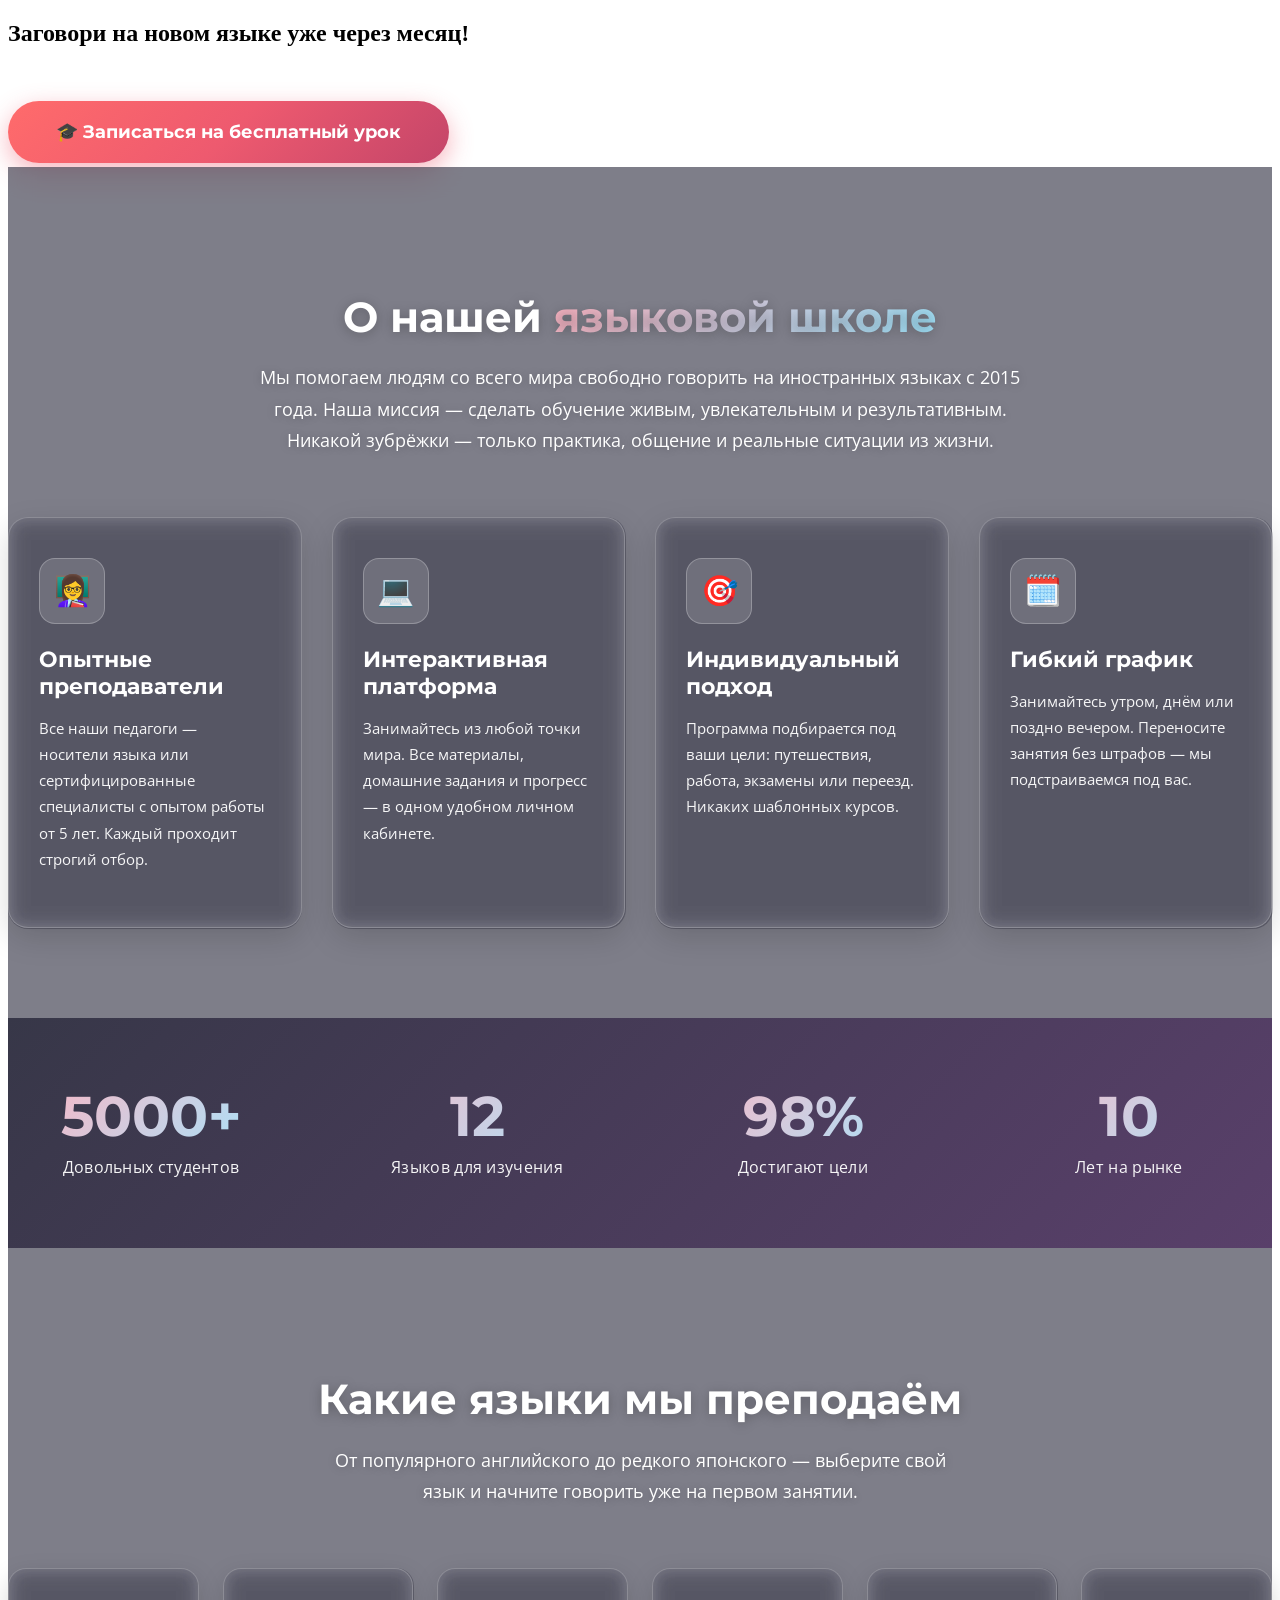
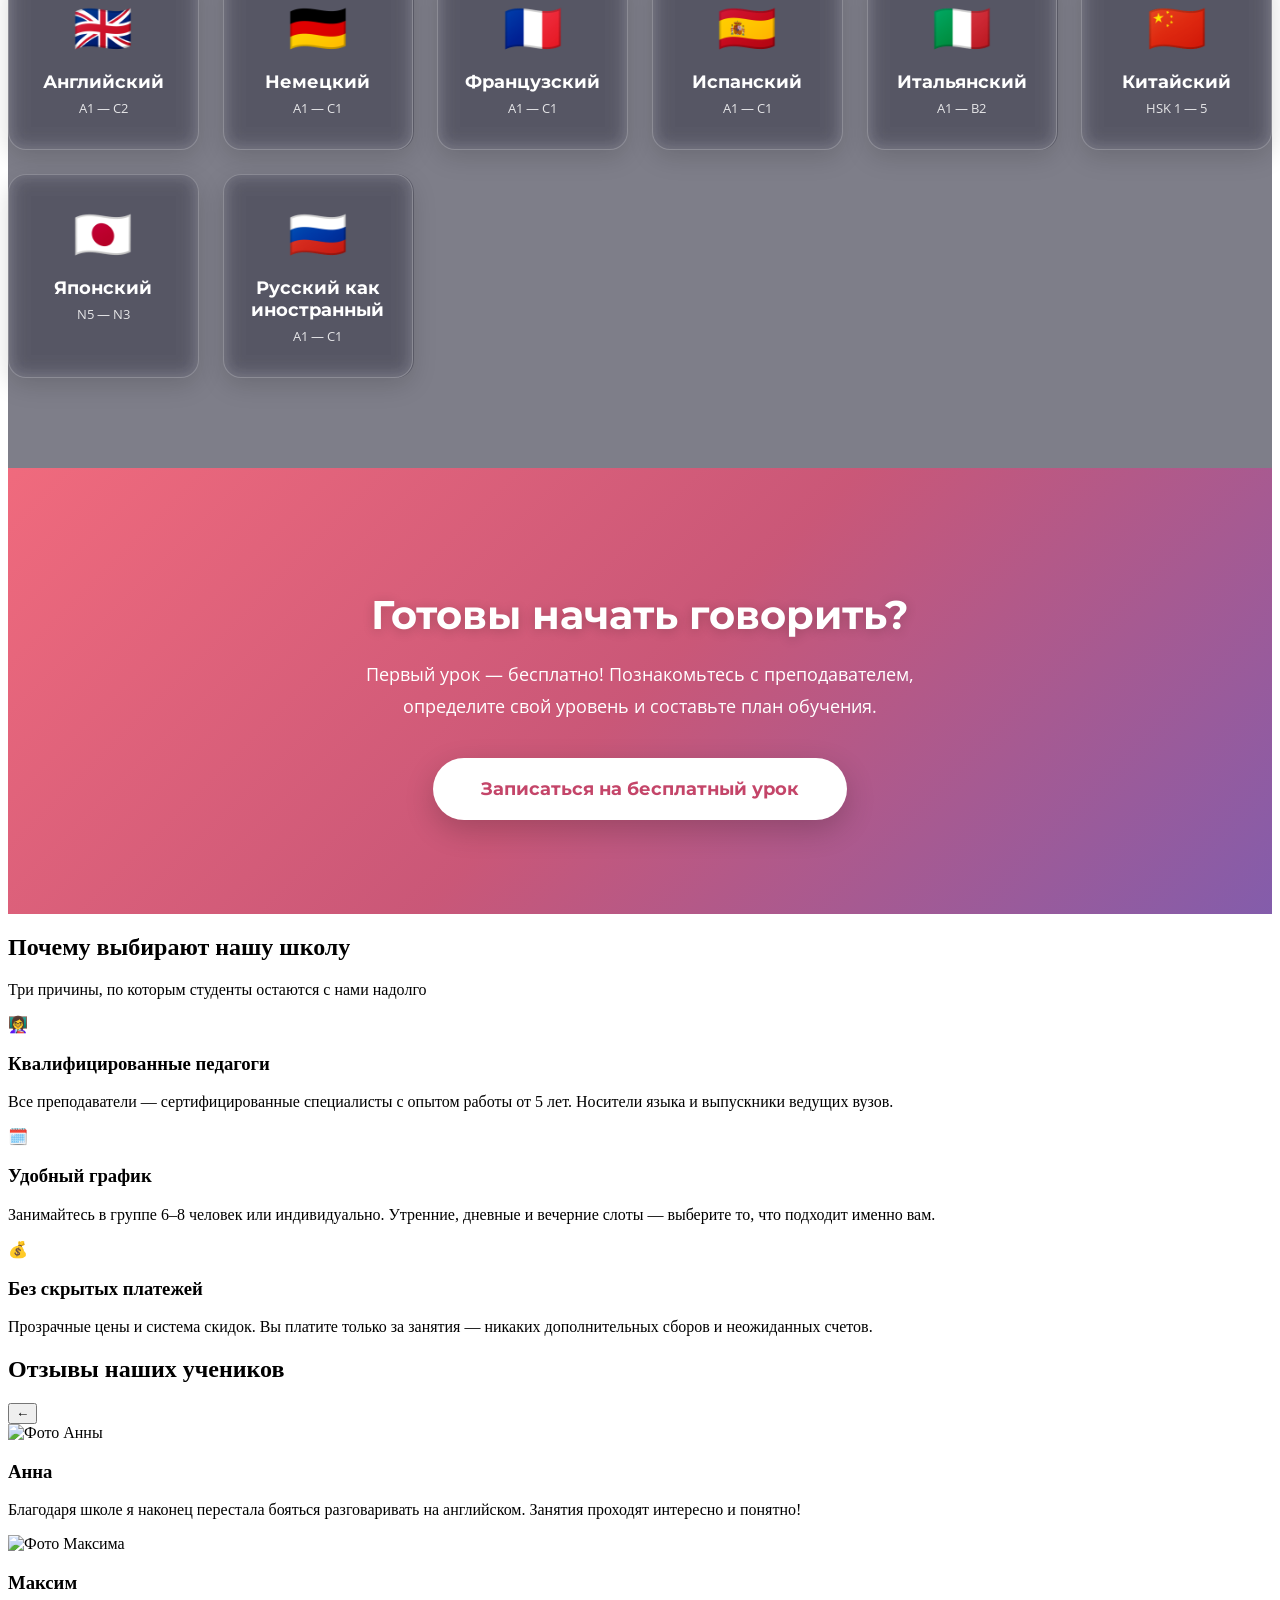
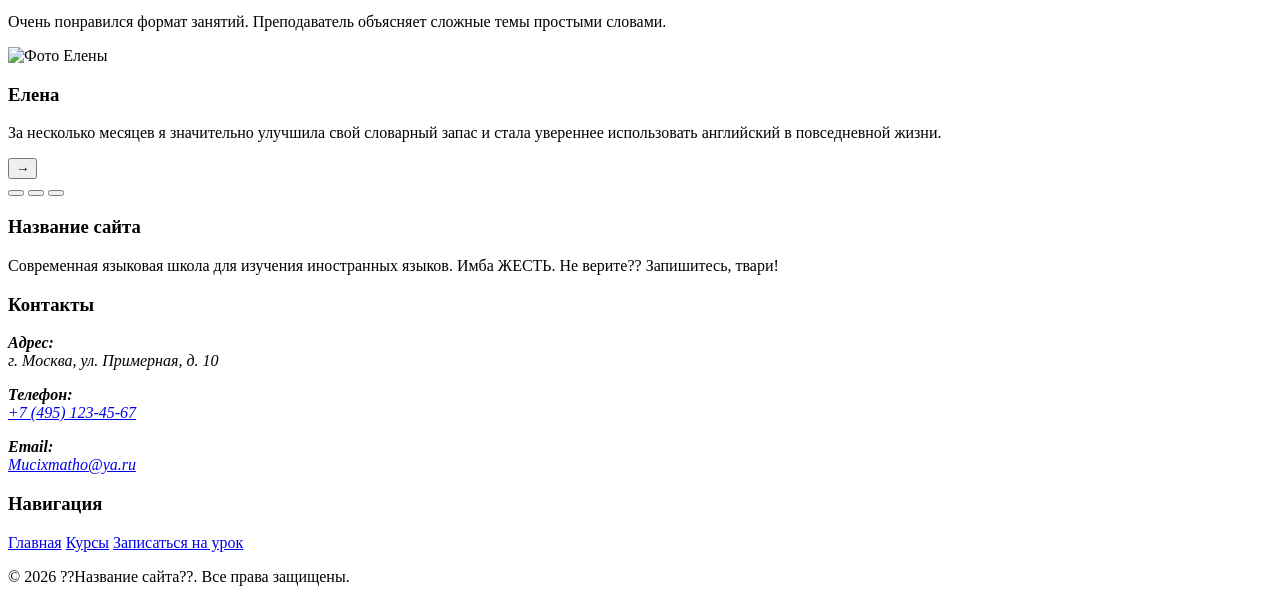
==== index.html @ 0538def3 "feat: добавлена секция преимуществ компании (3 блока)" ====
<!DOCTYPE html>
<html lang="ru">
<head>
    <meta charset="UTF-8">
    <meta name="viewport" content="width=device-width, initial-scale=1.0">
    <title>Языковая школа — Заговори на новом языке</title>
    <meta name="description" content="Современная языковая школа. Индивидуальные занятия с лучшими преподавателями. Английский, немецкий, французский, испанский, китайский.">

    <!-- 1. Шрифты -->
    <link rel="preconnect" href="https://fonts.googleapis.com">
    <link rel="preconnect" href="https://fonts.gstatic.com" crossorigin>
    <link href="https://fonts.googleapis.com/css2?family=Montserrat:wght@400;500;700&family=Open+Sans:wght@400;500;600&display=swap" rel="stylesheet">

    <!-- 2. Сброс стилей -->
    <link rel="stylesheet" href="css/reset.css">

    <!-- 3. Переменные -->
    <link rel="stylesheet" href="css/variables.css">

    <!-- 4. Общие стили -->
    <link rel="stylesheet" href="css/main.css">

    <!-- 4.1. Градиентный фон -->
    <link rel="stylesheet" href="css/gradient.css">

    <!-- 5. Стили компонентов -->
    <link rel="stylesheet" href="css/components/hero.css">

    <!-- 5.1. Стили компонента "Преимущества" -->
    <link rel="stylesheet" href="css/components/advantages.css">
    
    <!-- 6. Стили для новых секций -->
        <!-- 6. Стили для новых секций -->
    <style>
        /* ====== Кнопка "Записаться" ====== */
        .btn {
            display: inline-block;
            padding: 16px 36px;
            border-radius: 50px;
            font-family: 'Montserrat', sans-serif;
            font-weight: 700;
            font-size: 16px;
            text-decoration: none;
            cursor: pointer;
            border: none;
            transition: all 0.3s ease;
            position: relative;
            overflow: hidden;
        }

        .btn--primary {
            background: linear-gradient(135deg, #ff6b6b 0%, #ee5a6f 50%, #c44569 100%);
            color: #ffffff;
            box-shadow: 0 8px 25px rgba(238, 90, 111, 0.45);
        }

        .btn--primary::before {
            content: '';
            position: absolute;
            top: 0;
            left: -100%;
            width: 100%;
            height: 100%;
            background: linear-gradient(90deg, transparent, rgba(255,255,255,0.3), transparent);
            transition: left 0.6s ease;
        }

        .btn--primary:hover::before {
            left: 100%;
        }

        .btn--primary:hover {
            transform: translateY(-4px) scale(1.03);
            box-shadow: 0 14px 35px rgba(238, 90, 111, 0.6);
            background: linear-gradient(135deg, #ff7b7b 0%, #f06a7f 50%, #d45579 100%);
        }

        .btn--primary:active {
            transform: translateY(-1px) scale(0.99);
            box-shadow: 0 6px 18px rgba(238, 90, 111, 0.5);
        }

        .btn--large {
            padding: 20px 48px;
            font-size: 18px;
        }

        @keyframes pulse {
            0%, 100% { box-shadow: 0 8px 25px rgba(238, 90, 111, 0.45), 0 0 0 0 rgba(238, 90, 111, 0.7); }
            70% { box-shadow: 0 8px 25px rgba(238, 90, 111, 0.45), 0 0 0 18px rgba(238, 90, 111, 0); }
        }

        .btn--pulse {
            animation: pulse 2.5s infinite;
        }

        /* ====== Секция "О школе" ====== */
        .about {
            padding: 90px 0;
            /* Затемнённая подложка для читаемости */
            background: rgba(20, 20, 40, 0.55);
            backdrop-filter: blur(12px);
            -webkit-backdrop-filter: blur(12px);
        }

        .about__header {
            text-align: center;
            max-width: 760px;
            margin: 0 auto 60px;
        }

        .about__title {
            font-family: 'Montserrat', sans-serif;
            font-size: 42px;
            font-weight: 700;
            color: #ffffff;
            margin-bottom: 20px;
            line-height: 1.2;
            text-shadow: 0 2px 12px rgba(0, 0, 0, 0.25);
        }

        .about__title span {
            background: linear-gradient(135deg, #ffb3c1, #a0e7ff);
            -webkit-background-clip: text;
            -webkit-text-fill-color: transparent;
            background-clip: text;
        }

        /* ✅ Белый текст под заголовком */
        .about__lead {
            font-family: 'Open Sans', sans-serif;
            font-size: 18px;
            line-height: 1.75;
            color: #ffffff;
            text-shadow: 0 1px 8px rgba(0, 0, 0, 0.25);
        }

        /* Сетка карточек */
        .about__grid {
            display: grid;
            grid-template-columns: repeat(auto-fit, minmax(280px, 1fr));
            gap: 30px;
            margin-top: 40px;
        }

        .about__card {
            /* Полупрозрачный тёмный фон — белый текст читается идеально */
            background: rgba(255, 255, 255, 0.1);
            backdrop-filter: blur(10px);
            -webkit-backdrop-filter: blur(10px);
            padding: 40px 30px;
            border-radius: 20px;
            border: 1px solid rgba(255, 255, 255, 0.2);
            box-shadow: 0 10px 30px rgba(0, 0, 0, 0.15);
            transition: transform 0.3s ease, box-shadow 0.3s ease, background 0.3s ease;
        }

        .about__card:hover {
            transform: translateY(-8px);
            background: rgba(255, 255, 255, 0.16);
            box-shadow: 0 20px 45px rgba(0, 0, 0, 0.25);
        }

        .about__icon {
            width: 64px;
            height: 64px;
            border-radius: 16px;
            display: flex;
            align-items: center;
            justify-content: center;
            font-size: 30px;
            margin-bottom: 22px;
            background: rgba(255, 255, 255, 0.15);
            border: 1px solid rgba(255, 255, 255, 0.25);
        }

        /* ✅ Белые заголовки карточек */
        .about__card h3 {
            font-family: 'Montserrat', sans-serif;
            font-size: 22px;
            font-weight: 700;
            color: #ffffff;
            margin-bottom: 14px;
        }

        /* ✅ Белый текст описаний */
        .about__card p {
            font-family: 'Open Sans', sans-serif;
            font-size: 15px;
            line-height: 1.75;
            color: #ffffff;
            opacity: 0.95;
        }

        /* ====== Статистика ====== */
        .stats {
            padding: 70px 0;
            background: linear-gradient(135deg, rgba(20, 20, 40, 0.85) 0%, rgba(60, 30, 80, 0.85) 100%);
            backdrop-filter: blur(10px);
            -webkit-backdrop-filter: blur(10px);
            color: #ffffff;
        }

        .stats__grid {
            display: grid;
            grid-template-columns: repeat(auto-fit, minmax(200px, 1fr));
            gap: 40px;
            text-align: center;
        }

        .stats__item {
            position: relative;
        }

        .stats__number {
            font-family: 'Montserrat', sans-serif;
            font-size: 56px;
            font-weight: 700;
            background: linear-gradient(135deg, #ffb3c1, #a0e7ff);
            -webkit-background-clip: text;
            -webkit-text-fill-color: transparent;
            background-clip: text;
            display: block;
            line-height: 1;
            margin-bottom: 12px;
        }

        /* ✅ Белые подписи статистики */
        .stats__label {
            font-family: 'Open Sans', sans-serif;
            font-size: 16px;
            color: #ffffff;
            letter-spacing: 0.3px;
            opacity: 0.95;
        }

        /* ====== Языки ====== */
        .languages {
            padding: 90px 0;
            background: rgba(20, 20, 40, 0.55);
            backdrop-filter: blur(12px);
            -webkit-backdrop-filter: blur(12px);
        }

        .languages__title {
            font-family: 'Montserrat', sans-serif;
            font-size: 42px;
            font-weight: 700;
            color: #ffffff;
            text-align: center;
            margin-bottom: 20px;
            text-shadow: 0 2px 12px rgba(0, 0, 0, 0.25);
        }

        /* ✅ Белый подзаголовок */
        .languages__subtitle {
            font-family: 'Open Sans', sans-serif;
            font-size: 18px;
            color: #ffffff;
            text-align: center;
            max-width: 640px;
            margin: 0 auto 60px;
            line-height: 1.75;
            text-shadow: 0 1px 8px rgba(0, 0, 0, 0.25);
        }

        .languages__grid {
            display: grid;
            grid-template-columns: repeat(auto-fit, minmax(180px, 1fr));
            gap: 24px;
        }

        .language-card {
            background: rgba(255, 255, 255, 0.1);
            backdrop-filter: blur(10px);
            -webkit-backdrop-filter: blur(10px);
            border: 1px solid rgba(255, 255, 255, 0.2);
            border-radius: 18px;
            padding: 32px 20px;
            text-align: center;
            box-shadow: 0 8px 25px rgba(0, 0, 0, 0.15);
            transition: transform 0.3s ease, box-shadow 0.3s ease, background 0.3s ease;
            cursor: pointer;
        }

        .language-card:hover {
            transform: translateY(-6px);
            background: rgba(255, 255, 255, 0.18);
            box-shadow: 0 18px 40px rgba(0, 0, 0, 0.3);
        }

        .language-card__flag {
            font-size: 48px;
            display: block;
            margin-bottom: 14px;
        }

        /* ✅ Белое название языка */
        .language-card__name {
            font-family: 'Montserrat', sans-serif;
            font-size: 18px;
            font-weight: 700;
            color: #ffffff;
            margin-bottom: 6px;
        }

        /* ✅ Белый уровень */
        .language-card__level {
            font-family: 'Open Sans', sans-serif;
            font-size: 13px;
            color: #ffffff;
            opacity: 0.85;
        }

        /* ====== Финальный CTA ====== */
        .cta {
            padding: 90px 0;
            background: linear-gradient(135deg, rgba(238, 90, 111, 0.9) 0%, rgba(196, 69, 105, 0.9) 50%, rgba(118, 75, 162, 0.9) 100%);
            color: #ffffff;
            text-align: center;
        }

        .cta__title {
            font-family: 'Montserrat', sans-serif;
            font-size: 40px;
            font-weight: 700;
            margin-bottom: 20px;
            line-height: 1.2;
            color: #ffffff;
            text-shadow: 0 2px 12px rgba(0, 0, 0, 0.2);
        }

        /* ✅ Чистый белый текст */
        .cta__text {
            font-family: 'Open Sans', sans-serif;
            font-size: 18px;
            max-width: 620px;
            margin: 0 auto 36px;
            line-height: 1.75;
            color: #ffffff;
        }

        .btn--light {
            background: #ffffff;
            color: #c44569;
            box-shadow: 0 10px 30px rgba(0, 0, 0, 0.2);
        }

        .btn--light:hover {
            background: #ffffff;
            color: #c44569;Индивидуальные занятия с лучшими преподавателями. Интерактивная платформа и удобный график. Начни учиться сегодня! 
            transform: translateY(-4px) scale(1.03);
            box-shadow: 0 16px 40px rgba(0, 0, 0, 0.3);
        }

        /* Адаптив */
        @media (max-width: 768px) {
            .about__title,
            .languages__title,
            .cta__title { font-size: 30px; }
            .stats__number { font-size: 42px; }
            .btn--large { padding: 16px 32px; font-size: 16px; }
            .about, .languages, .cta { padding: 60px 0; }
        }

        .footer {
    margin-top: 0;
}

        .hero__subtitle {
            color: #ffffff;
        }
        
    </style>
</head>
<body class="gradient-bg">

    <!-- <header> здесь будет верстать Алексей (задача 3) -->

    <main>
        <!-- ============ Hero Section (Задача 6 — Борисенко) ============ -->
        <section class="hero">
            <div class="container hero__container">
                <div class="hero__content">
                    <h1 class="hero__title">
                        Заговори на новом языке уже через месяц!
                    </h1>
                    <p class="hero__subtitle">
                        Индивидуальные занятия с лучшими преподавателями. 
                        Интерактивная платформа и удобный график. 
                        Начни учиться сегодня!
                    </p>
                    <a href="booking.html" class="btn btn--primary btn--large btn--pulse">
                        🎓 Записаться на бесплатный урок
                    </a>
                </div>
            </div>
        </section>

        <!-- ============ О школе ============ -->
        <section class="about" id="about">
            <div class="container">
                <div class="about__header">
                    <h2 class="about__title">
                        О нашей <span>языковой школе</span>
                    </h2>
                    <p class="about__lead">
                        Мы помогаем людям со всего мира свободно говорить на иностранных языках 
                        с 2015 года. Наша миссия — сделать обучение живым, увлекательным 
                        и результативным. Никакой зубрёжки — только практика, общение и реальные 
                        ситуации из жизни.
                    </p>
                </div>

                <div class="about__grid">
                    <article class="about__card">
                        <div class="about__icon">👩‍🏫</div>
                        <h3>Опытные преподаватели</h3>
                        <p>Все наши педагоги — носители языка или сертифицированные специалисты 
                           с опытом работы от 5 лет. Каждый проходит строгий отбор.</p>
                    </article>

                    <article class="about__card">
                        <div class="about__icon">💻</div>
                        <h3>Интерактивная платформа</h3>
                        <p>Занимайтесь из любой точки мира. Все материалы, домашние задания 
                           и прогресс — в одном удобном личном кабинете.</p>
                    </article>

                    <article class="about__card">
                        <div class="about__icon">🎯</div>
                        <h3>Индивидуальный подход</h3>
                        <p>Программа подбирается под ваши цели: путешествия, работа, 
                           экзамены или переезд. Никаких шаблонных курсов.</p>
                    </article>

                    <article class="about__card">
                        <div class="about__icon">🗓️</div>
                        <h3>Гибкий график</h3>
                        <p>Занимайтесь утром, днём или поздно вечером. Переносите занятия 
                           без штрафов — мы подстраиваемся под вас.</p>
                    </article>
                </div>
            </div>
        </section>

        <!-- ============ Статистика ============ -->
        <section class="stats">
            <div class="container">
                <div class="stats__grid">
                    <div class="stats__item">
                        <span class="stats__number">5000+</span>
                        <span class="stats__label">Довольных студентов</span>
                    </div>
                    <div class="stats__item">
                        <span class="stats__number">12</span>
                        <span class="stats__label">Языков для изучения</span>
                    </div>
                    <div class="stats__item">
                        <span class="stats__number">98%</span>
                        <span class="stats__label">Достигают цели</span>
                    </div>
                    <div class="stats__item">
                        <span class="stats__number">10</span>
                        <span class="stats__label">Лет на рынке</span>
                    </div>
                </div>
            </div>
        </section>

        <!-- ============ Языки ============ -->
        <section class="languages" id="languages">
            <div class="container">
                <h2 class="languages__title">Какие языки мы преподаём</h2>
                <p class="languages__subtitle">
                    От популярного английского до редкого японского — выберите свой язык 
                    и начните говорить уже на первом занятии.
                </p>

                <div class="languages__grid">
                    <div class="language-card">
                        <span class="language-card__flag">🇬🇧</span>
                        <div class="language-card__name">Английский</div>
                        <div class="language-card__level">A1 — C2</div>
                    </div>
                    <div class="language-card">
                        <span class="language-card__flag">🇩🇪</span>
                        <div class="language-card__name">Немецкий</div>
                        <div class="language-card__level">A1 — C1</div>
                    </div>
                    <div class="language-card">
                        <span class="language-card__flag">🇫🇷</span>
                        <div class="language-card__name">Французский</div>
                        <div class="language-card__level">A1 — C1</div>
                    </div>
                    <div class="language-card">
                        <span class="language-card__flag">🇪🇸</span>
                        <div class="language-card__name">Испанский</div>
                        <div class="language-card__level">A1 — C1</div>
                    </div>
                    <div class="language-card">
                        <span class="language-card__flag">🇮🇹</span>
                        <div class="language-card__name">Итальянский</div>
                        <div class="language-card__level">A1 — B2</div>
                    </div>
                    <div class="language-card">
                        <span class="language-card__flag">🇨🇳</span>
                        <div class="language-card__name">Китайский</div>
                        <div class="language-card__level">HSK 1 — 5</div>
                    </div>
                    <div class="language-card">
                        <span class="language-card__flag">🇯🇵</span>
                        <div class="language-card__name">Японский</div>
                        <div class="language-card__level">N5 — N3</div>
                    </div>
                    <div class="language-card">
                        <span class="language-card__flag">🇷🇺</span>
                        <div class="language-card__name">Русский как иностранный</div>
                        <div class="language-card__level">A1 — C1</div>
                    </div>
                </div>
            </div>
        </section>

        <!-- ============ Финальный CTA ============ -->
        <section class="cta">
            <div class="container">
                <h2 class="cta__title">Готовы начать говорить?</h2>
                <p class="cta__text">
                    Первый урок — бесплатно! Познакомьтесь с преподавателем, 
                    определите свой уровень и составьте план обучения.
                </p>
                <a href="booking.html" class="btn btn--light btn--large">
                    Записаться на бесплатный урок
                </a>
            </div>
        </section>

         <!-- ============ Преимущества компании (Задача 7 — Выдрина) ============ -->
        <section class="advantages" id="advantages">
            <div class="container">
                <div class="advantages__header">
                    <h2 class="advantages__title">
                        Почему выбирают <span>нашу школу</span>
                    </h2>
                    <p class="advantages__subtitle">
                        Три причины, по которым студенты остаются с нами надолго
                    </p>
                </div>

                <div class="advantages__grid">
                    <article class="advantage-card">
                        <div class="advantage-card__icon" aria-hidden="true">👩‍🏫</div>
                        <h3 class="advantage-card__title">Квалифицированные педагоги</h3>
                        <p class="advantage-card__text">
                            Все преподаватели — сертифицированные специалисты 
                            с опытом работы от 5 лет. Носители языка и выпускники 
                            ведущих вузов.
                        </p>
                    </article>
        
                    <article class="advantage-card">
                        <div class="advantage-card__icon" aria-hidden="true">🗓️</div>
                        <h3 class="advantage-card__title">Удобный график</h3>
                        <p class="advantage-card__text">
                            Занимайтесь в группе 6–8 человек или индивидуально. 
                            Утренние, дневные и вечерние слоты — выберите 
                            то, что подходит именно вам.
                        </p>
                    </article>

                    <article class="advantage-card">
                        <div class="advantage-card__icon" aria-hidden="true">💰</div>
                        <h3 class="advantage-card__title">Без скрытых платежей</h3>
                        <p class="advantage-card__text">
                              Прозрачные цены и система скидок. Вы платите только 
                            за занятия — никаких дополнительных сборов 
                            и неожиданных счетов.
                        </p>
                    </article>
                </div>
            </div>
        </section>
        <!-- Здесь будет слайдер отзывов от Руслана (задача 8) -->
        <section class="reviews" id="reviews">
    <div class="container">
        <h2 class="reviews__title">Отзывы наших учеников</h2>

        <div class="reviews__slider">
            <button class="reviews__button reviews__button--prev" type="button" aria-label="Предыдущий отзыв">
                ←
            </button>

            <div class="reviews__track">

                <article class="review-card">
                    <img
                        class="review-card__photo"
                        src="img/анна.jpg"
                        alt="Фото Анны"
                    >

                    <div class="review-card__content">
                        <h3 class="review-card__name">Анна</h3>
                        <p class="review-card__text">
                            Благодаря школе я наконец перестала бояться
                            разговаривать на английском. Занятия проходят
                            интересно и понятно!
                        </p>
                    </div>
                </article>

                <article class="review-card">
                    <img
                        class="review-card__photo"
                        src="img/максим.jpg"
                        alt="Фото Максима"
                    >

                    <div class="review-card__content">
                        <h3 class="review-card__name">Максим</h3>
                        <p class="review-card__text">
                            Очень понравился формат занятий. Преподаватель
                            объясняет сложные темы простыми словами.
                        </p>
                    </div>
                </article>

                <article class="review-card">
                    <img
                        class="review-card__photo"
                        src="img/елена.jpg"
                        alt="Фото Елены"
                    >

                    <div class="review-card__content">
                        <h3 class="review-card__name">Елена</h3>
                        <p class="review-card__text">
                            За несколько месяцев я значительно улучшила
                            свой словарный запас и стала увереннее использовать
                            английский в повседневной жизни.
                        </p>
                    </div>
                </article>

            </div>

            <button class="reviews__button reviews__button--next" type="button" aria-label="Следующий отзыв">
                →
            </button>
        </div>

        <div class="reviews__dots">
            <button class="reviews__dot reviews__dot--active" type="button" aria-label="Отзыв 1"></button>
            <button class="reviews__dot" type="button" aria-label="Отзыв 2"></button>
            <button class="reviews__dot" type="button" aria-label="Отзыв 3"></button>
        </div>
    </div>
</section>
<script src="js/slider.js"></script>
    </main>

    <!-- Footer (Задача 9 — Золотухин) -->
    <!-- КТО УДАЛИТ, ТОТ ЛОХ -->
    <footer class="footer">
        <div class="container">
            <div class="footer-content">
                <div class="footer-column">
                    <h3 class="footer-title">Название сайта</h3>
                    <p class="footer-description">
                        Современная языковая школа для изучения иностранных языков. Имба ЖЕСТЬ. Не верите?? Запишитесь, твари!
                    </p>
                </div>
    
                <div class="footer-column">
                    <h3 class="footer-title">Контакты</h3>
                    <address class="footer-contacts">
                        <p>
                            <strong>Адрес:</strong><br>
                            г. Москва, ул. Примерная, д. 10
                        </p>
                        <p>
                            <strong>Телефон:</strong><br>
                            <a href="tel:+88005553535">
                                +7 (495) 123-45-67
                            </a>
                        </p>
                        <p>
                            <strong>Email:</strong><br>
                            <a href="mailto:Mucixmatho@ya.ru">
                                Mucixmatho@ya.ru
                            </a>
                        </p>
                    </address>
                </div>
    
                <div class="footer-column">
                    <h3 class="footer-title">Навигация</h3>
                    <nav class="footer-nav" aria-label="Навигация в подвале">
                        <a href="index.html">Главная</a>
                        <a href="courses.html">Курсы</a>
                        <a href="booking.html">Записаться на урок</a>
                    </nav>
                </div>
            </div>
            <div class="footer-bottom">
                <p>
                    &copy; 2026 ??Название сайта??. Все права защищены.
                </p>
            </div>
        </div>
    </footer>
</body>
</html>
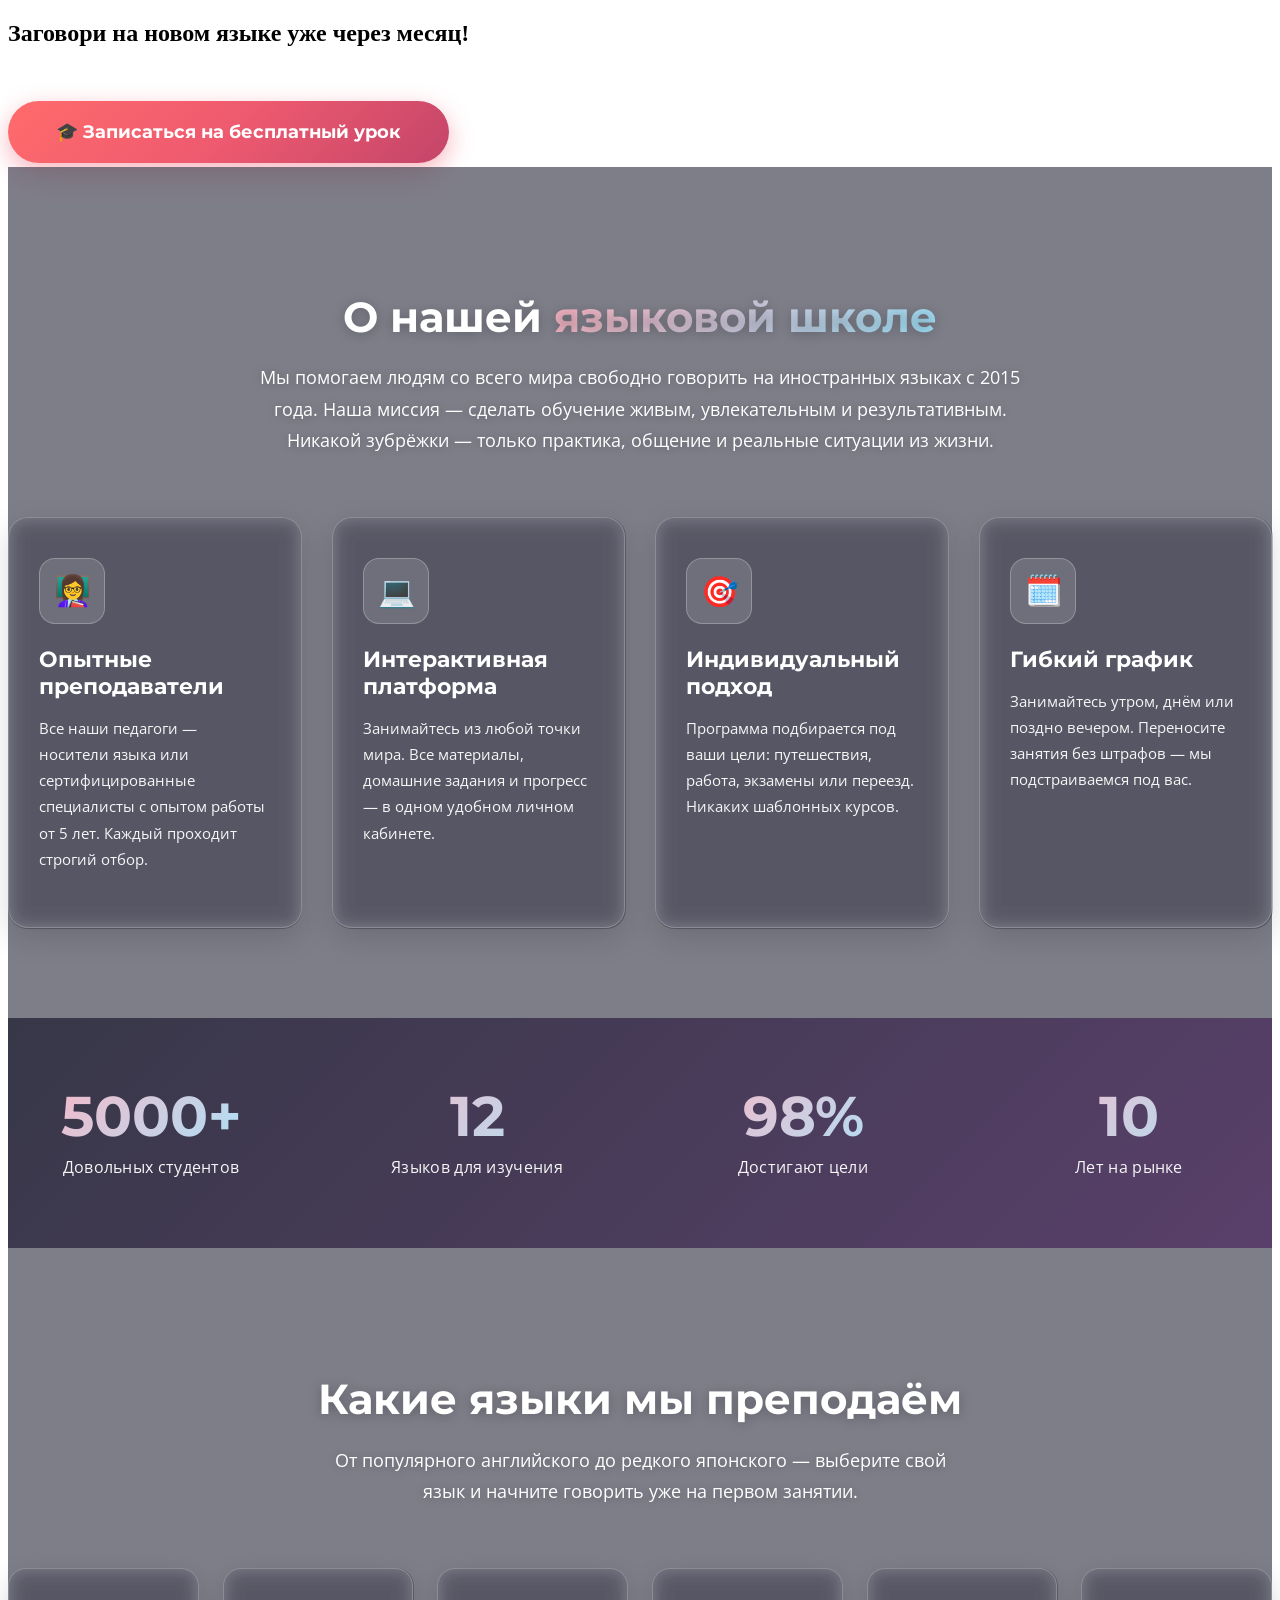
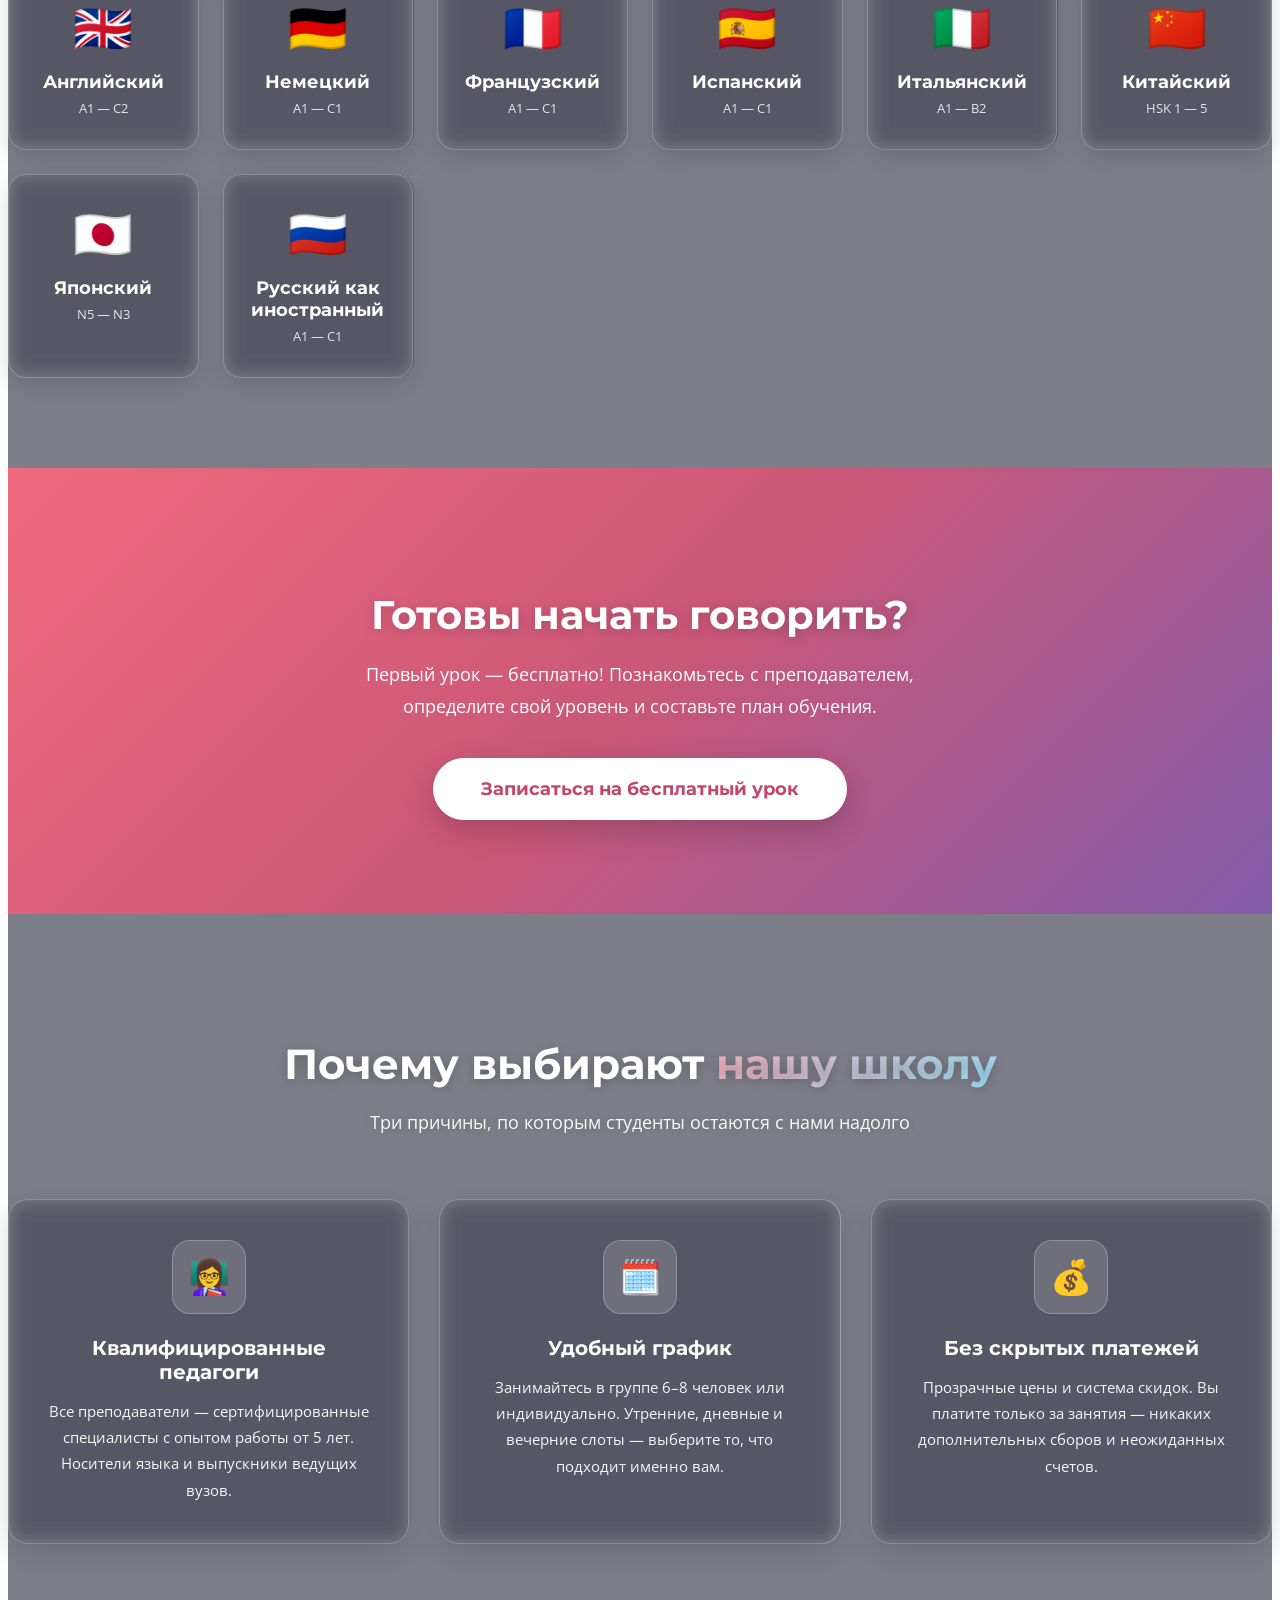
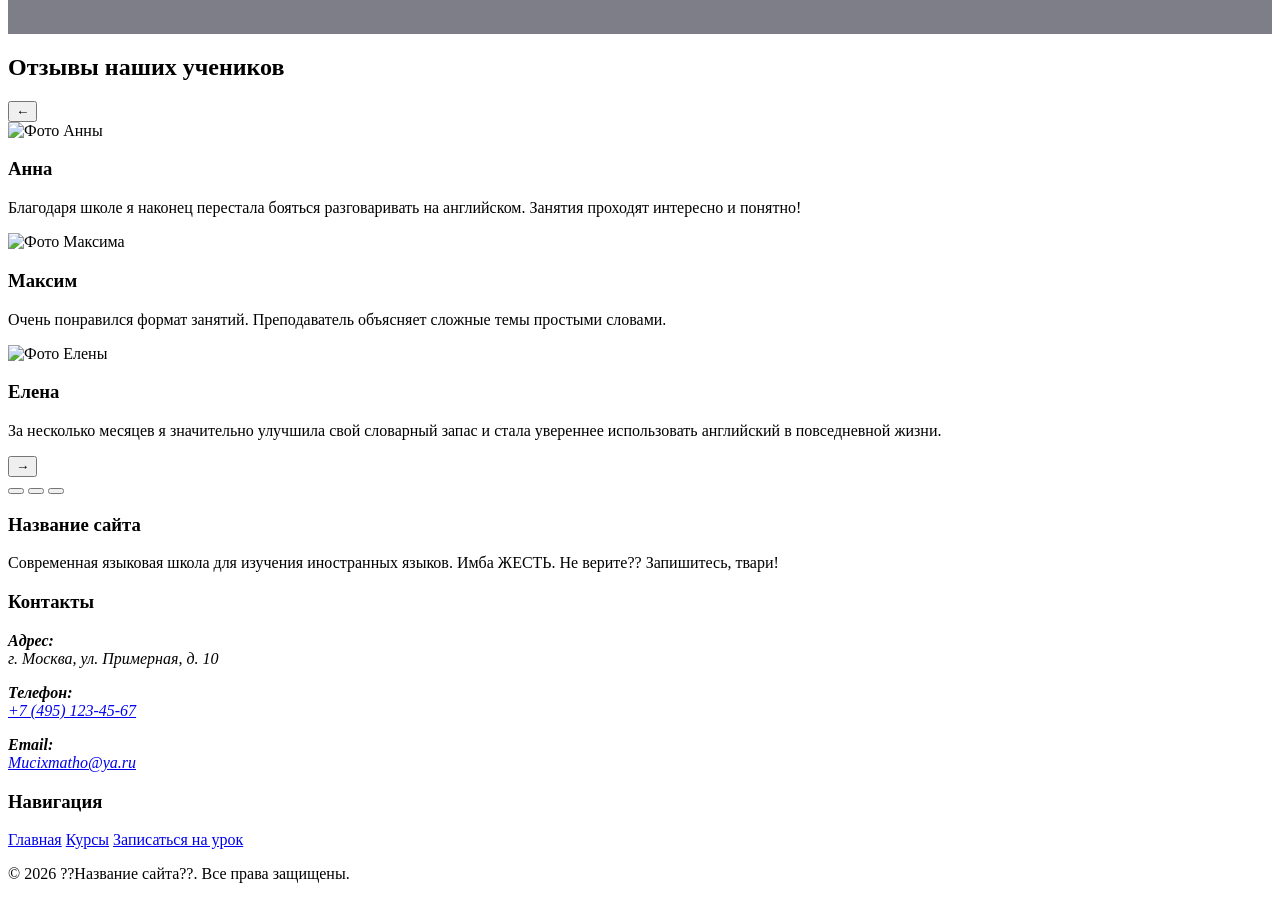
==== commit 19e6b3a2: "Merge pull request #43 from wudroow/feature/vydrina-advantages-v3 feat: секция преимуществ компании " ====
--- a/index.html
+++ b/index.html
@@ -28,7 +28,7 @@
 
     <!-- 5.1. Стили компонента "Преимущества" -->
     <link rel="stylesheet" href="css/components/advantages.css">
-    
+   
     <!-- 6. Стили для новых секций -->
         <!-- 6. Стили для новых секций -->
     <style>
@@ -536,51 +536,52 @@
             </div>
         </section>
 
-         <!-- ============ Преимущества компании (Задача 7 — Выдрина) ============ -->
-        <section class="advantages" id="advantages">
-            <div class="container">
-                <div class="advantages__header">
-                    <h2 class="advantages__title">
-                        Почему выбирают <span>нашу школу</span>
-                    </h2>
-                    <p class="advantages__subtitle">
-                        Три причины, по которым студенты остаются с нами надолго
-                    </p>
-                </div>
-
-                <div class="advantages__grid">
-                    <article class="advantage-card">
-                        <div class="advantage-card__icon" aria-hidden="true">👩‍🏫</div>
-                        <h3 class="advantage-card__title">Квалифицированные педагоги</h3>
-                        <p class="advantage-card__text">
-                            Все преподаватели — сертифицированные специалисты 
-                            с опытом работы от 5 лет. Носители языка и выпускники 
-                            ведущих вузов.
-                        </p>
-                    </article>
-        
-                    <article class="advantage-card">
-                        <div class="advantage-card__icon" aria-hidden="true">🗓️</div>
-                        <h3 class="advantage-card__title">Удобный график</h3>
-                        <p class="advantage-card__text">
-                            Занимайтесь в группе 6–8 человек или индивидуально. 
-                            Утренние, дневные и вечерние слоты — выберите 
-                            то, что подходит именно вам.
-                        </p>
-                    </article>
-
-                    <article class="advantage-card">
-                        <div class="advantage-card__icon" aria-hidden="true">💰</div>
-                        <h3 class="advantage-card__title">Без скрытых платежей</h3>
-                        <p class="advantage-card__text">
-                              Прозрачные цены и система скидок. Вы платите только 
-                            за занятия — никаких дополнительных сборов 
-                            и неожиданных счетов.
-                        </p>
-                    </article>
-                </div>
-            </div>
-        </section>
+        <!<!-- ============ Преимущества компании (Задача 7 — Выдрина) ============ -->
+<section class="advantages" id="advantages">
+    <div class="container">
+        <div class="advantages__header">
+            <h2 class="advantages__title">
+                Почему выбирают <span>нашу школу</span>
+            </h2>
+            <p class="advantages__subtitle">
+                Три причины, по которым студенты остаются с нами надолго
+            </p>
+        </div>
+
+        <div class="advantages__grid">
+            <article class="advantage-card">
+                <div class="advantage-card__icon" aria-hidden="true">👩‍🏫</div>
+                <h3 class="advantage-card__title">Квалифицированные педагоги</h3>
+                <p class="advantage-card__text">
+                    Все преподаватели — сертифицированные специалисты 
+                    с опытом работы от 5 лет. Носители языка и выпускники 
+                    ведущих вузов.
+                </p>
+            </article>
+
+            <article class="advantage-card">
+                <div class="advantage-card__icon" aria-hidden="true">🗓️</div>
+                <h3 class="advantage-card__title">Удобный график</h3>
+                <p class="advantage-card__text">
+                    Занимайтесь в группе 6–8 человек или индивидуально. 
+                    Утренние, дневные и вечерние слоты — выберите 
+                    то, что подходит именно вам.
+                </p>
+            </article>
+
+            <article class="advantage-card">
+                <div class="advantage-card__icon" aria-hidden="true">💰</div>
+                <h3 class="advantage-card__title">Без скрытых платежей</h3>
+                <p class="advantage-card__text">
+                    Прозрачные цены и система скидок. Вы платите только 
+                    за занятия — никаких дополнительных сборов 
+                    и неожиданных счетов.
+                </p>
+            </article>
+        </div>
+    </div>
+</section>
+
         <!-- Здесь будет слайдер отзывов от Руслана (задача 8) -->
         <section class="reviews" id="reviews">
     <div class="container">
--- a/css/components/advantages.css
+++ b/css/components/advantages.css
@@ -0,0 +1,101 @@
+/* css/components/advantages.css */
+/* Секция преимуществ — Выдрина Виктория (задача 7) */
+
+.advantages {
+    padding: 90px 0;
+    background: rgba(20, 20, 40, 0.55);
+    backdrop-filter: blur(12px);
+    -webkit-backdrop-filter: blur(12px);
+}
+
+.advantages__header {
+    text-align: center;
+    max-width: 720px;
+    margin: 0 auto 60px;
+}
+
+.advantages__title {
+    font-family: 'Montserrat', sans-serif;
+    font-size: 42px;
+    font-weight: 700;
+    color: #ffffff;
+    margin-bottom: 18px;
+    line-height: 1.2;
+    text-shadow: 0 2px 12px rgba(0, 0, 0, 0.25);
+}
+
+.advantages__title span {
+    background: linear-gradient(135deg, #ffb3c1, #a0e7ff);
+    -webkit-background-clip: text;
+    -webkit-text-fill-color: transparent;
+    background-clip: text;
+}
+
+.advantages__subtitle {
+    font-family: 'Open Sans', sans-serif;
+    font-size: 18px;
+    line-height: 1.75;
+    color: #ffffff;
+    opacity: 0.95;
+    text-shadow: 0 1px 8px rgba(0, 0, 0, 0.25);
+}
+
+.advantages__grid {
+    display: grid;
+    grid-template-columns: repeat(auto-fit, minmax(280px, 1fr));
+    gap: 30px;
+}
+
+.advantage-card {
+    background: rgba(255, 255, 255, 0.1);
+    backdrop-filter: blur(10px);
+    -webkit-backdrop-filter: blur(10px);
+    padding: 40px 30px;
+    border-radius: 20px;
+    border: 1px solid rgba(255, 255, 255, 0.2);
+    box-shadow: 0 10px 30px rgba(0, 0, 0, 0.15);
+    transition: transform 0.3s ease, box-shadow 0.3s ease, background 0.3s ease;
+    text-align: center;
+}
+
+.advantage-card:hover {
+    transform: translateY(-8px);
+    background: rgba(255, 255, 255, 0.16);
+    box-shadow: 0 20px 45px rgba(0, 0, 0, 0.25);
+}
+
+.advantage-card__icon {
+    width: 72px;
+    height: 72px;
+    margin: 0 auto 22px;
+    border-radius: 18px;
+    display: flex;
+    align-items: center;
+    justify-content: center;
+    font-size: 34px;
+    background: rgba(255, 255, 255, 0.15);
+    border: 1px solid rgba(255, 255, 255, 0.25);
+}
+
+.advantage-card__title {
+    font-family: 'Montserrat', sans-serif;
+    font-size: 20px;
+    font-weight: 700;
+    color: #ffffff;
+    margin-bottom: 14px;
+}
+
+.advantage-card__text {
+    font-family: 'Open Sans', sans-serif;
+    font-size: 15px;
+    line-height: 1.75;
+    color: #ffffff;
+    opacity: 0.95;
+    margin: 0;
+}
+
+@media (max-width: 768px) {
+    .advantages { padding: 60px 0; }
+    .advantages__title { font-size: 30px; }
+    .advantages__subtitle { font-size: 16px; }
+}
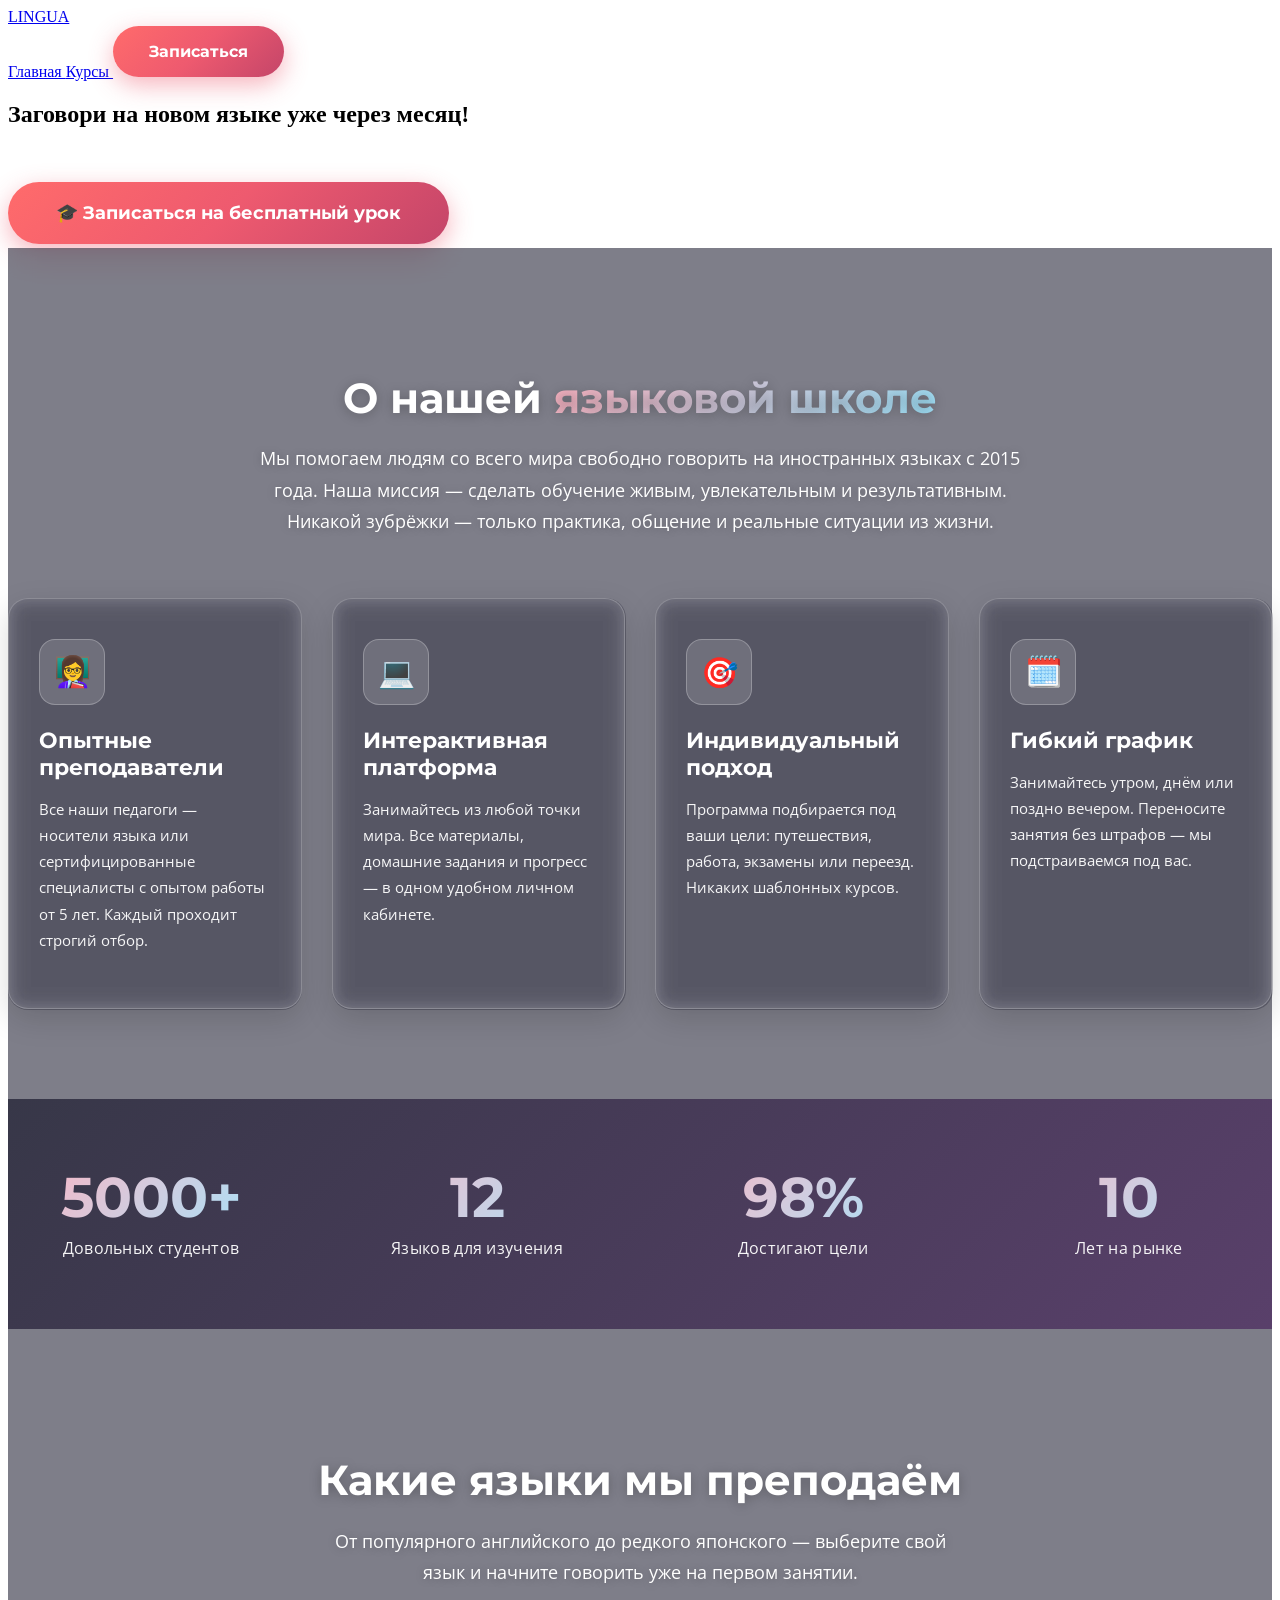
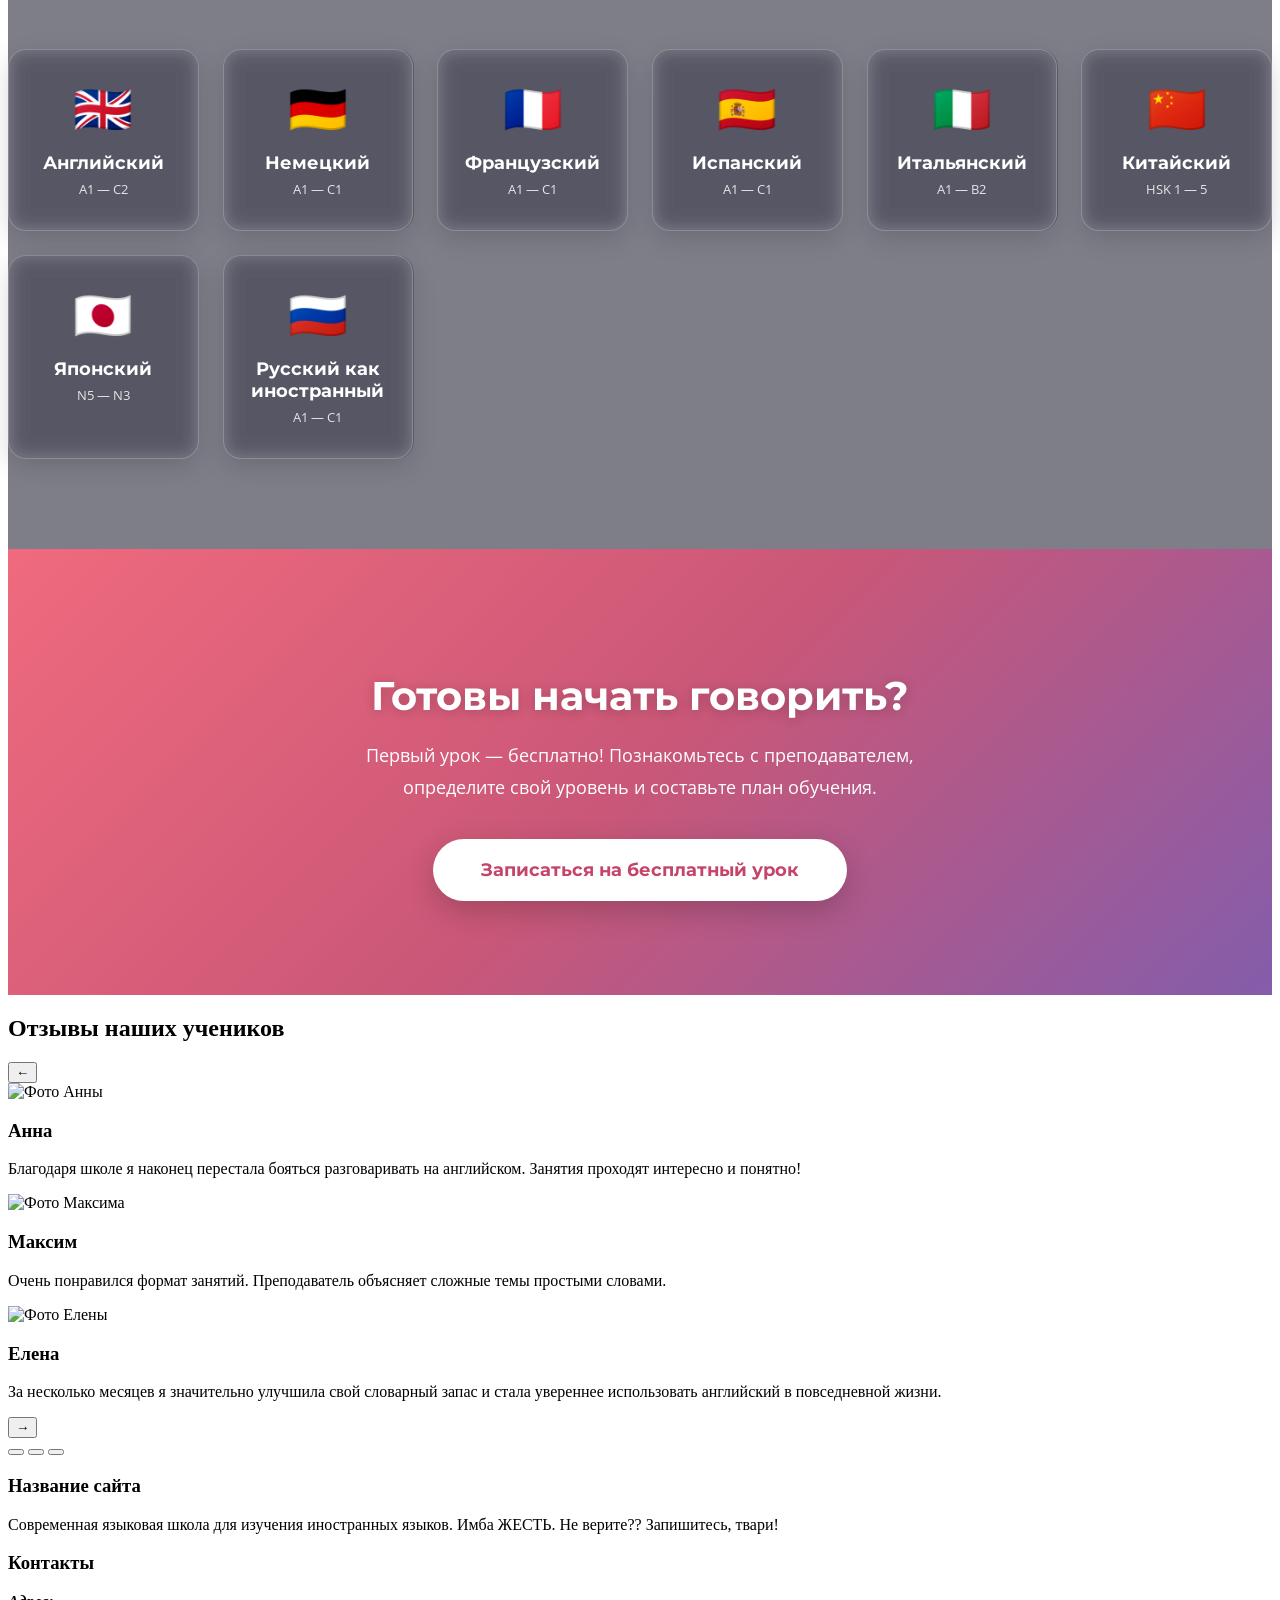
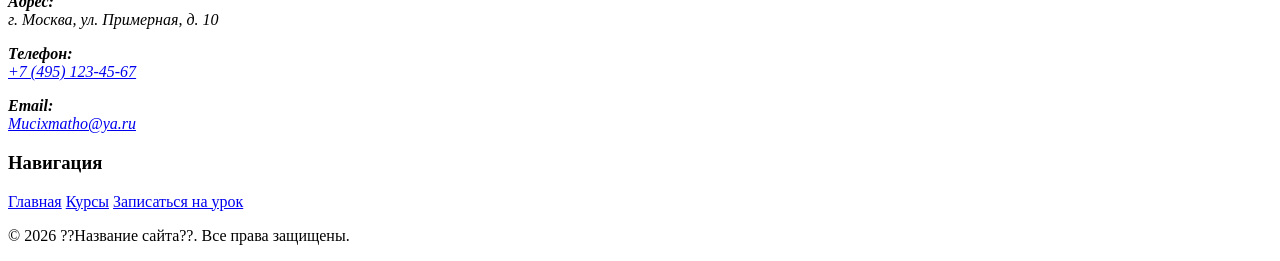
==== commit 8b046ce8: "Merge pull request #52 from fellwen/patch-8 Update index.html" ====
--- a/index.html
+++ b/index.html
@@ -26,9 +26,9 @@
     <!-- 5. Стили компонентов -->
     <link rel="stylesheet" href="css/components/hero.css">
 
-    <!-- 5.1. Стили компонента "Преимущества" -->
-    <link rel="stylesheet" href="css/components/advantages.css">
-   
+    <link rel="stylesheet" href="css/components/header.css">
+    <link rel="stylesheet" href="css/components/buttons.css">
+
     <!-- 6. Стили для новых секций -->
         <!-- 6. Стили для новых секций -->
     <style>
@@ -374,6 +374,34 @@
     </style>
 </head>
 <body class="gradient-bg">
+    <header class="header">
+    <div class="container header__container">
+        <a
+            class="header__logo"
+            href="index.html"
+            aria-label="LINGUA — главная страница"
+        >
+            LINGUA
+        </a>
+
+        <nav class="header__nav" aria-label="Основная навигация">
+            <a class="header__link" href="index.html">
+                Главная
+            </a>
+
+            <a class="header__link" href="courses.html">
+                Курсы
+            </a>
+
+            <a
+                class="btn btn--primary header__link--cta"
+                href="booking.html"
+            >
+                Записаться
+            </a>
+        </nav>
+    </div>
+</header>
 
     <!-- <header> здесь будет верстать Алексей (задача 3) -->
 
@@ -536,52 +564,7 @@
             </div>
         </section>
 
-        <!<!-- ============ Преимущества компании (Задача 7 — Выдрина) ============ -->
-<section class="advantages" id="advantages">
-    <div class="container">
-        <div class="advantages__header">
-            <h2 class="advantages__title">
-                Почему выбирают <span>нашу школу</span>
-            </h2>
-            <p class="advantages__subtitle">
-                Три причины, по которым студенты остаются с нами надолго
-            </p>
-        </div>
-
-        <div class="advantages__grid">
-            <article class="advantage-card">
-                <div class="advantage-card__icon" aria-hidden="true">👩‍🏫</div>
-                <h3 class="advantage-card__title">Квалифицированные педагоги</h3>
-                <p class="advantage-card__text">
-                    Все преподаватели — сертифицированные специалисты 
-                    с опытом работы от 5 лет. Носители языка и выпускники 
-                    ведущих вузов.
-                </p>
-            </article>
-
-            <article class="advantage-card">
-                <div class="advantage-card__icon" aria-hidden="true">🗓️</div>
-                <h3 class="advantage-card__title">Удобный график</h3>
-                <p class="advantage-card__text">
-                    Занимайтесь в группе 6–8 человек или индивидуально. 
-                    Утренние, дневные и вечерние слоты — выберите 
-                    то, что подходит именно вам.
-                </p>
-            </article>
-
-            <article class="advantage-card">
-                <div class="advantage-card__icon" aria-hidden="true">💰</div>
-                <h3 class="advantage-card__title">Без скрытых платежей</h3>
-                <p class="advantage-card__text">
-                    Прозрачные цены и система скидок. Вы платите только 
-                    за занятия — никаких дополнительных сборов 
-                    и неожиданных счетов.
-                </p>
-            </article>
-        </div>
-    </div>
-</section>
-
+        <!-- Здесь будет секция преимуществ от Виктории (задача 7) -->
         <!-- Здесь будет слайдер отзывов от Руслана (задача 8) -->
         <section class="reviews" id="reviews">
     <div class="container">
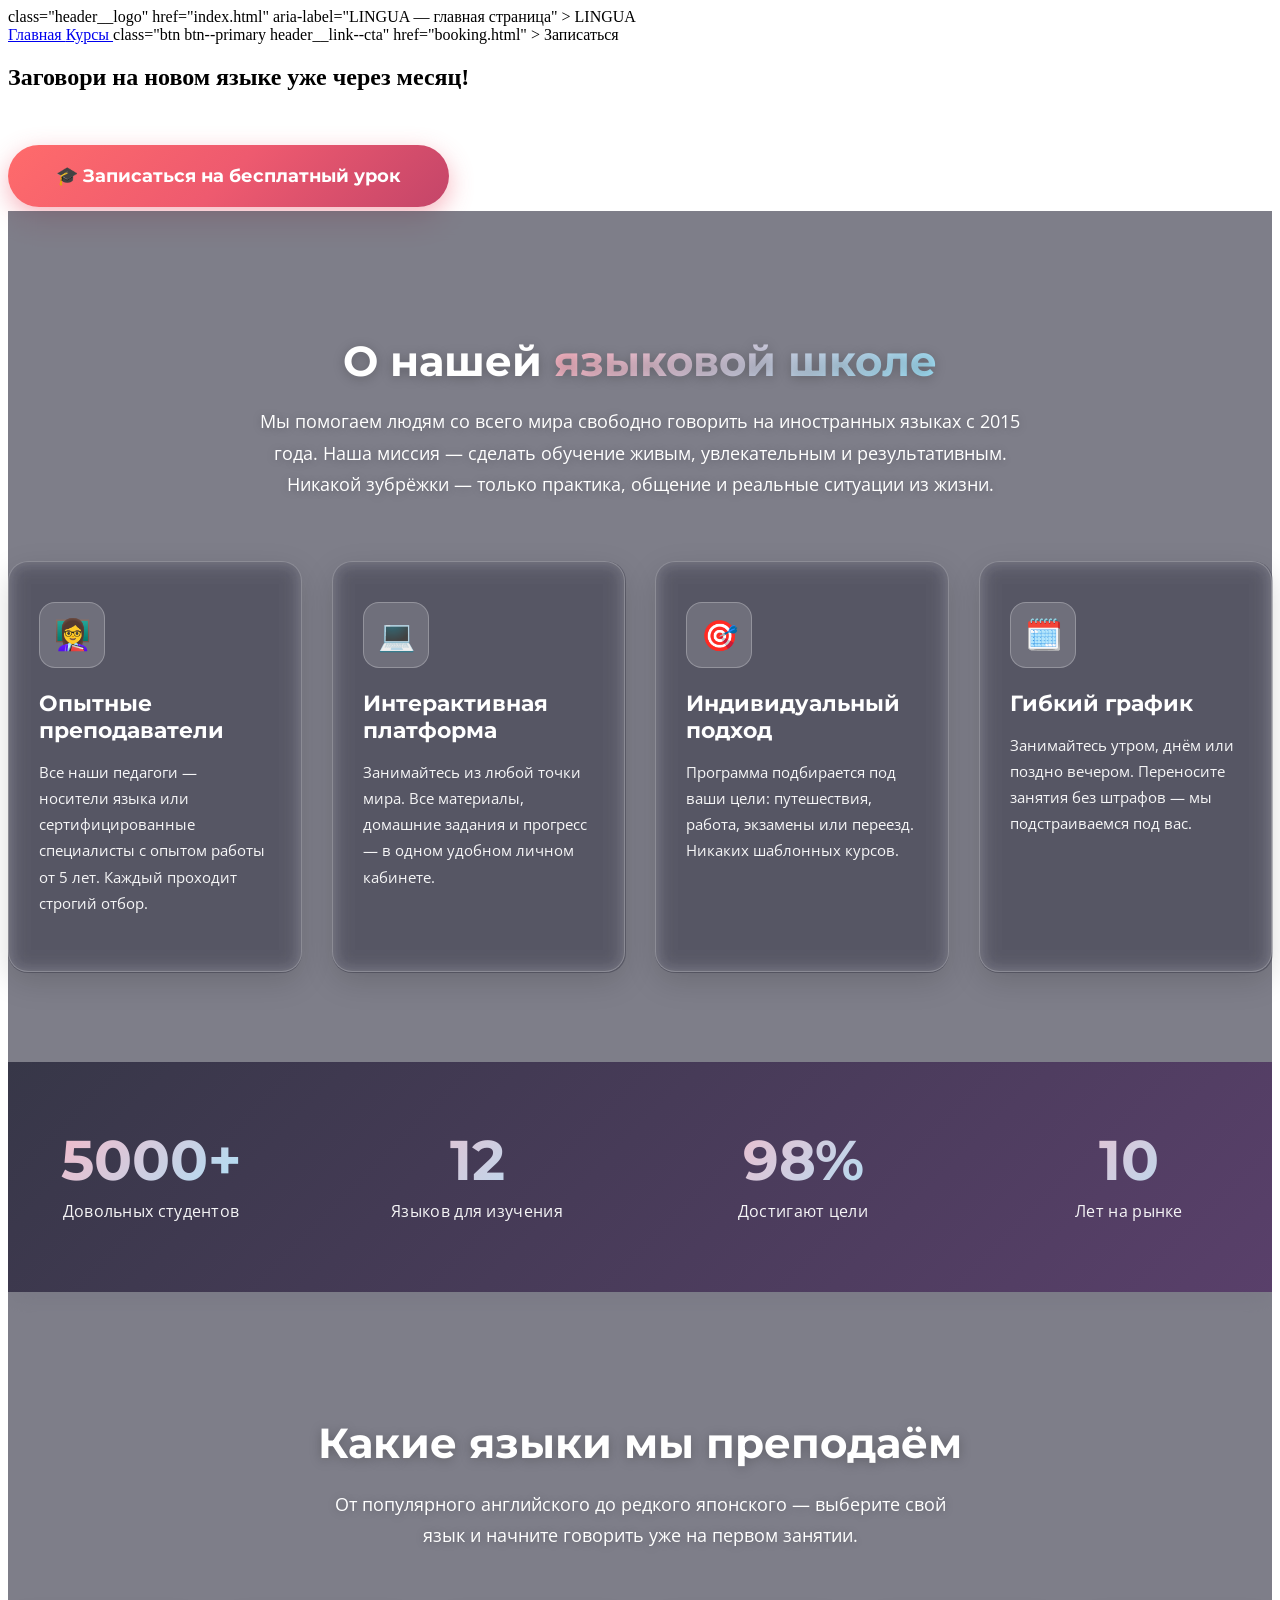
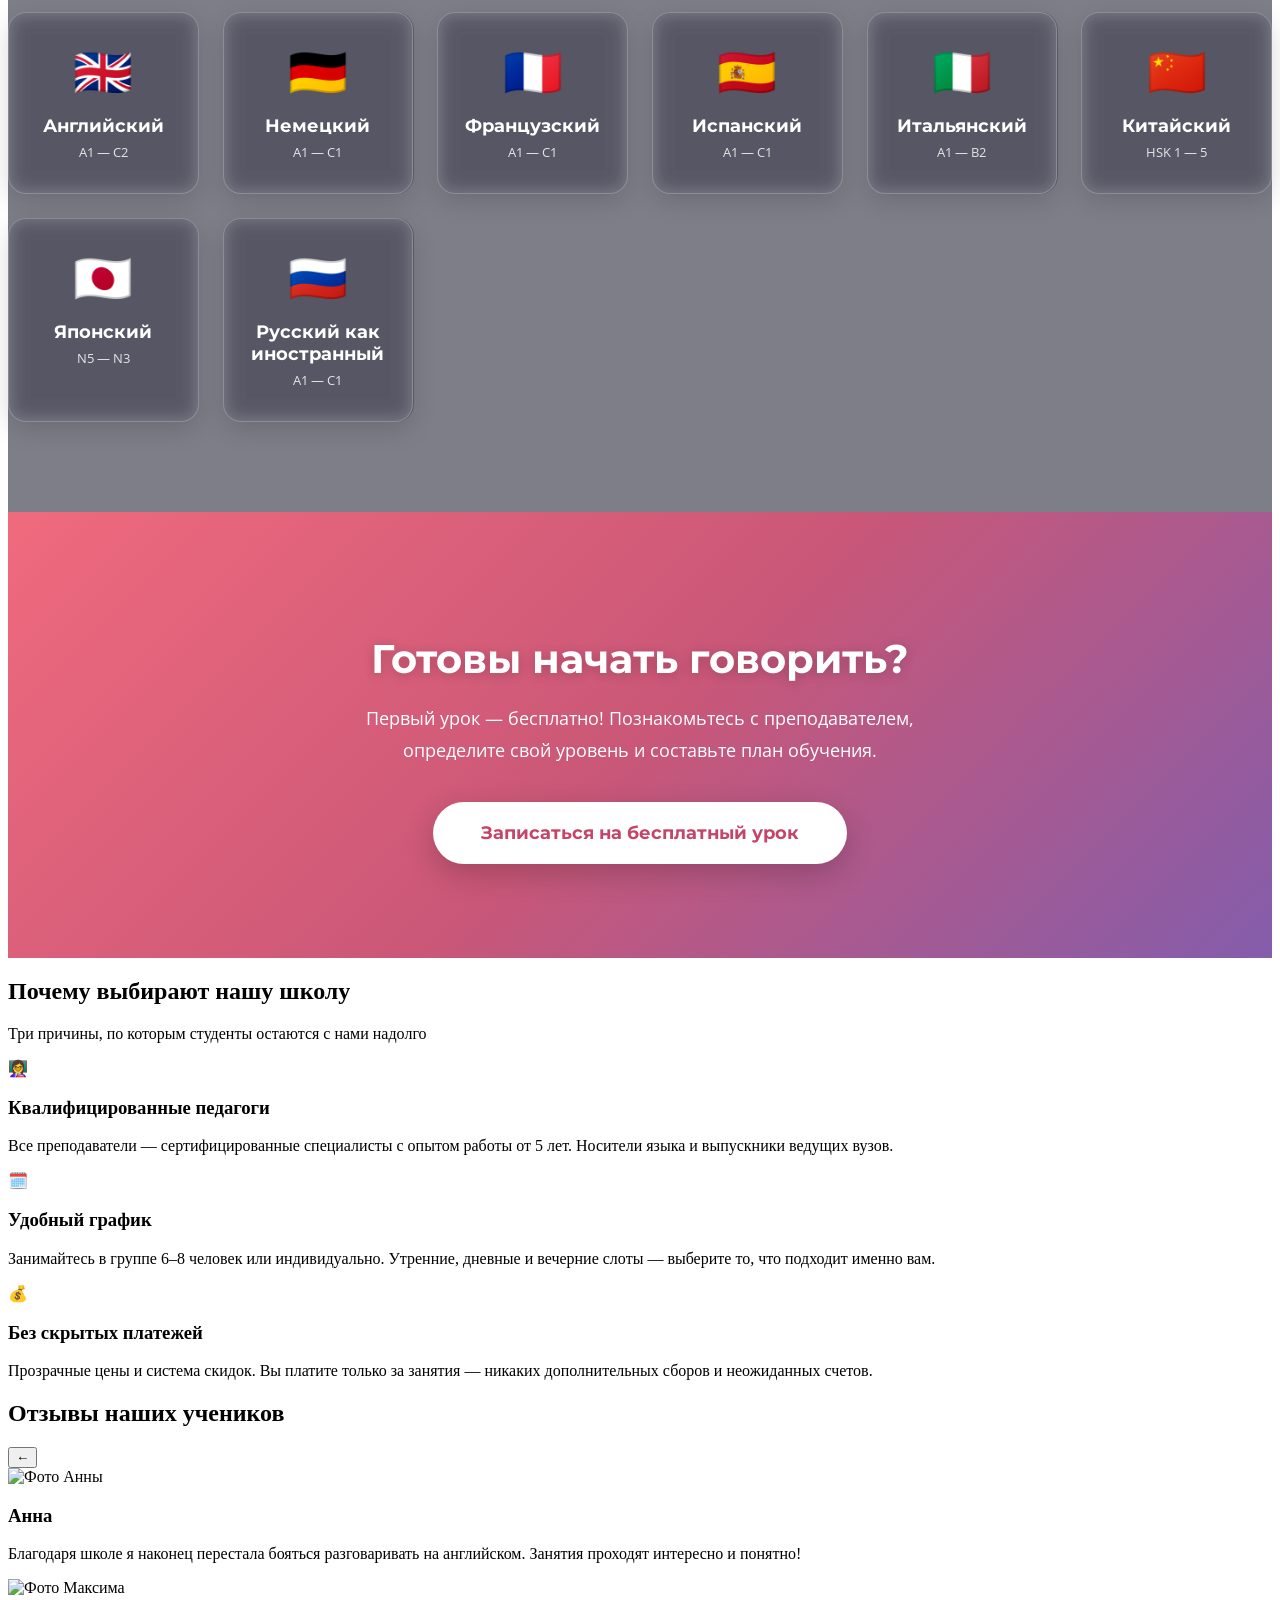
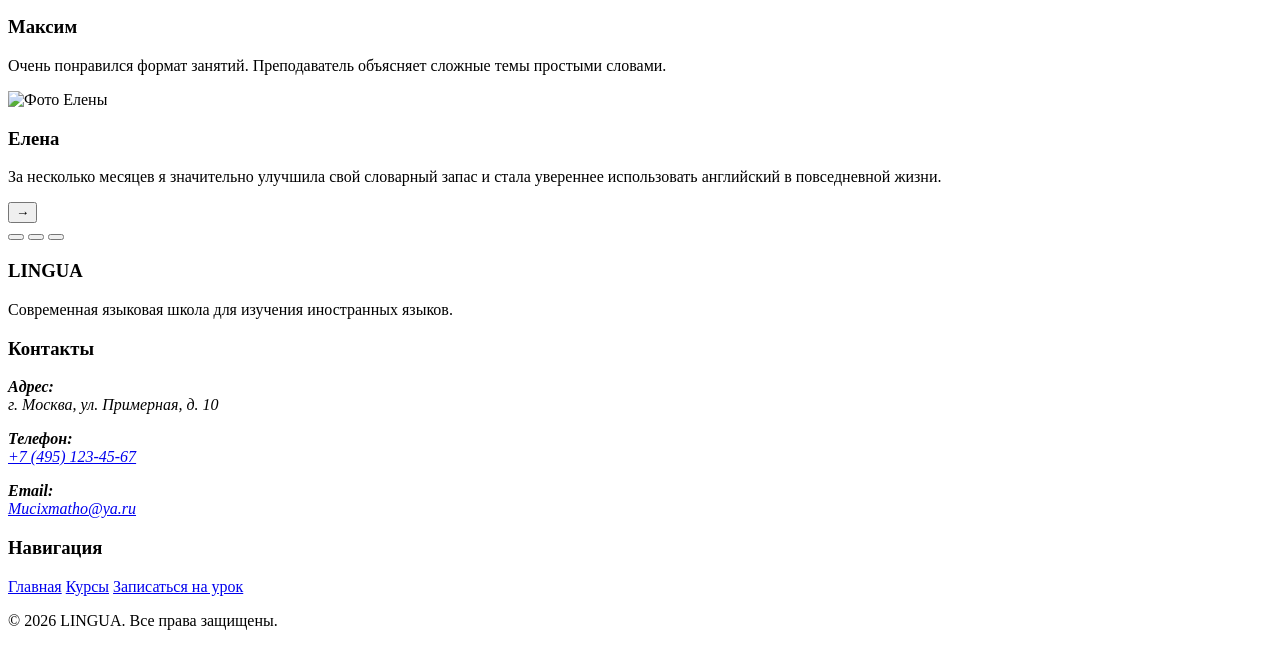
==== commit de179b5f: "Update index.html" ====
--- a/index.html
+++ b/index.html
@@ -25,12 +25,10 @@
 
     <!-- 5. Стили компонентов -->
     <link rel="stylesheet" href="css/components/hero.css">
-
     <link rel="stylesheet" href="css/components/header.css">
     <link rel="stylesheet" href="css/components/buttons.css">
 
     <!-- 6. Стили для новых секций -->
-        <!-- 6. Стили для новых секций -->
     <style>
         /* ====== Кнопка "Записаться" ====== */
         .btn {
@@ -97,7 +95,6 @@
         /* ====== Секция "О школе" ====== */
         .about {
             padding: 90px 0;
-            /* Затемнённая подложка для читаемости */
             background: rgba(20, 20, 40, 0.55);
             backdrop-filter: blur(12px);
             -webkit-backdrop-filter: blur(12px);
@@ -126,7 +123,6 @@
             background-clip: text;
         }
 
-        /* ✅ Белый текст под заголовком */
         .about__lead {
             font-family: 'Open Sans', sans-serif;
             font-size: 18px;
@@ -135,7 +131,6 @@
             text-shadow: 0 1px 8px rgba(0, 0, 0, 0.25);
         }
 
-        /* Сетка карточек */
         .about__grid {
             display: grid;
             grid-template-columns: repeat(auto-fit, minmax(280px, 1fr));
@@ -144,7 +139,6 @@
         }
 
         .about__card {
-            /* Полупрозрачный тёмный фон — белый текст читается идеально */
             background: rgba(255, 255, 255, 0.1);
             backdrop-filter: blur(10px);
             -webkit-backdrop-filter: blur(10px);
@@ -174,7 +168,6 @@
             border: 1px solid rgba(255, 255, 255, 0.25);
         }
 
-        /* ✅ Белые заголовки карточек */
         .about__card h3 {
             font-family: 'Montserrat', sans-serif;
             font-size: 22px;
@@ -183,7 +176,6 @@
             margin-bottom: 14px;
         }
 
-        /* ✅ Белый текст описаний */
         .about__card p {
             font-family: 'Open Sans', sans-serif;
             font-size: 15px;
@@ -225,7 +217,6 @@
             margin-bottom: 12px;
         }
 
-        /* ✅ Белые подписи статистики */
         .stats__label {
             font-family: 'Open Sans', sans-serif;
             font-size: 16px;
@@ -252,7 +243,6 @@
             text-shadow: 0 2px 12px rgba(0, 0, 0, 0.25);
         }
 
-        /* ✅ Белый подзаголовок */
         .languages__subtitle {
             font-family: 'Open Sans', sans-serif;
             font-size: 18px;
@@ -295,7 +285,6 @@
             margin-bottom: 14px;
         }
 
-        /* ✅ Белое название языка */
         .language-card__name {
             font-family: 'Montserrat', sans-serif;
             font-size: 18px;
@@ -304,7 +293,6 @@
             margin-bottom: 6px;
         }
 
-        /* ✅ Белый уровень */
         .language-card__level {
             font-family: 'Open Sans', sans-serif;
             font-size: 13px;
@@ -330,7 +318,6 @@
             text-shadow: 0 2px 12px rgba(0, 0, 0, 0.2);
         }
 
-        /* ✅ Чистый белый текст */
         .cta__text {
             font-family: 'Open Sans', sans-serif;
             font-size: 18px;
@@ -348,7 +335,7 @@
 
         .btn--light:hover {
             background: #ffffff;
-            color: #c44569;Индивидуальные занятия с лучшими преподавателями. Интерактивная платформа и удобный график. Начни учиться сегодня! 
+            color: #c44569;
             transform: translateY(-4px) scale(1.03);
             box-shadow: 0 16px 40px rgba(0, 0, 0, 0.3);
         }
@@ -364,46 +351,43 @@
         }
 
         .footer {
-    margin-top: 0;
-}
+            margin-top: 0;
+        }
 
         .hero__subtitle {
             color: #ffffff;
         }
-        
     </style>
 </head>
 <body class="gradient-bg">
     <header class="header">
-    <div class="container header__container">
-        <a
-            class="header__logo"
-            href="index.html"
-            aria-label="LINGUA — главная страница"
-        >
-            LINGUA
-        </a>
-
-        <nav class="header__nav" aria-label="Основная навигация">
-            <a class="header__link" href="index.html">
-                Главная
+        <div class="container header__container">
+            
+                class="header__logo"
+                href="index.html"
+                aria-label="LINGUA — главная страница"
+            >
+                LINGUA
             </a>
 
-            <a class="header__link" href="courses.html">
-                Курсы
-            </a>
-
-            <a
-                class="btn btn--primary header__link--cta"
-                href="booking.html"
-            >
-                Записаться
-            </a>
-        </nav>
-    </div>
-</header>
-
-    <!-- <header> здесь будет верстать Алексей (задача 3) -->
+            <nav class="header__nav" aria-label="Основная навигация">
+                <a class="header__link" href="index.html">
+                    Главная
+                </a>
+
+                <a class="header__link" href="courses.html">
+                    Курсы
+                </a>
+
+                
+                    class="btn btn--primary header__link--cta"
+                    href="booking.html"
+                >
+                    Записаться
+                </a>
+            </nav>
+        </div>
+    </header>
 
     <main>
         <!-- ============ Hero Section (Задача 6 — Борисенко) ============ -->
@@ -564,98 +548,140 @@
             </div>
         </section>
 
-        <!-- Здесь будет секция преимуществ от Виктории (задача 7) -->
-        <!-- Здесь будет слайдер отзывов от Руслана (задача 8) -->
+        <!-- ============ Преимущества компании (Задача 7 — Выдрина) ============ -->
+        <section class="advantages" id="advantages">
+            <div class="container">
+                <div class="advantages__header">
+                    <h2 class="advantages__title">
+                        Почему выбирают <span>нашу школу</span>
+                    </h2>
+                    <p class="advantages__subtitle">
+                        Три причины, по которым студенты остаются с нами надолго
+                    </p>
+                </div>
+                <div class="advantages__grid">
+                    <article class="advantage-card">
+                        <div class="advantage-card__icon" aria-hidden="true">👩‍🏫</div>
+                        <h3 class="advantage-card__title">Квалифицированные педагоги</h3>
+                        <p class="advantage-card__text">
+                            Все преподаватели — сертифицированные специалисты 
+                            с опытом работы от 5 лет. Носители языка и выпускники 
+                            ведущих вузов.
+                        </p>
+                    </article>
+                    <article class="advantage-card">
+                        <div class="advantage-card__icon" aria-hidden="true">🗓️</div>
+                        <h3 class="advantage-card__title">Удобный график</h3>
+                        <p class="advantage-card__text">
+                            Занимайтесь в группе 6–8 человек или индивидуально. 
+                            Утренние, дневные и вечерние слоты — выберите 
+                            то, что подходит именно вам.
+                        </p>
+                    </article>
+                    <article class="advantage-card">
+                        <div class="advantage-card__icon" aria-hidden="true">💰</div>
+                        <h3 class="advantage-card__title">Без скрытых платежей</h3>
+                        <p class="advantage-card__text">
+                            Прозрачные цены и система скидок. Вы платите только 
+                            за занятия — никаких дополнительных сборов 
+                            и неожиданных счетов.
+                        </p>
+                    </article>
+                </div>
+            </div>
+        </section>
+
+        <!-- ============ Отзывы (Задача 8 — Руслан) ============ -->
         <section class="reviews" id="reviews">
-    <div class="container">
-        <h2 class="reviews__title">Отзывы наших учеников</h2>
-
-        <div class="reviews__slider">
-            <button class="reviews__button reviews__button--prev" type="button" aria-label="Предыдущий отзыв">
-                ←
-            </button>
-
-            <div class="reviews__track">
-
-                <article class="review-card">
-                    <img
-                        class="review-card__photo"
-                        src="img/анна.jpg"
-                        alt="Фото Анны"
-                    >
-
-                    <div class="review-card__content">
-                        <h3 class="review-card__name">Анна</h3>
-                        <p class="review-card__text">
-                            Благодаря школе я наконец перестала бояться
-                            разговаривать на английском. Занятия проходят
-                            интересно и понятно!
-                        </p>
-                    </div>
-                </article>
-
-                <article class="review-card">
-                    <img
-                        class="review-card__photo"
-                        src="img/максим.jpg"
-                        alt="Фото Максима"
-                    >
-
-                    <div class="review-card__content">
-                        <h3 class="review-card__name">Максим</h3>
-                        <p class="review-card__text">
-                            Очень понравился формат занятий. Преподаватель
-                            объясняет сложные темы простыми словами.
-                        </p>
-                    </div>
-                </article>
-
-                <article class="review-card">
-                    <img
-                        class="review-card__photo"
-                        src="img/елена.jpg"
-                        alt="Фото Елены"
-                    >
-
-                    <div class="review-card__content">
-                        <h3 class="review-card__name">Елена</h3>
-                        <p class="review-card__text">
-                            За несколько месяцев я значительно улучшила
-                            свой словарный запас и стала увереннее использовать
-                            английский в повседневной жизни.
-                        </p>
-                    </div>
-                </article>
-
-            </div>
-
-            <button class="reviews__button reviews__button--next" type="button" aria-label="Следующий отзыв">
-                →
-            </button>
-        </div>
-
-        <div class="reviews__dots">
-            <button class="reviews__dot reviews__dot--active" type="button" aria-label="Отзыв 1"></button>
-            <button class="reviews__dot" type="button" aria-label="Отзыв 2"></button>
-            <button class="reviews__dot" type="button" aria-label="Отзыв 3"></button>
-        </div>
-    </div>
-</section>
-<script src="js/slider.js"></script>
+            <div class="container">
+                <h2 class="reviews__title">Отзывы наших учеников</h2>
+
+                <div class="reviews__slider">
+                    <button class="reviews__button reviews__button--prev" type="button" aria-label="Предыдущий отзыв">
+                        ←
+                    </button>
+
+                    <div class="reviews__track">
+
+                        <article class="review-card">
+                            <img
+                                class="review-card__photo"
+                                src="img/анна.jpg"
+                                alt="Фото Анны"
+                            >
+
+                            <div class="review-card__content">
+                                <h3 class="review-card__name">Анна</h3>
+                                <p class="review-card__text">
+                                    Благодаря школе я наконец перестала бояться
+                                    разговаривать на английском. Занятия проходят
+                                    интересно и понятно!
+                                </p>
+                            </div>
+                        </article>
+
+                        <article class="review-card">
+                            <img
+                                class="review-card__photo"
+                                src="img/максим.jpg"
+                                alt="Фото Максима"
+                            >
+
+                            <div class="review-card__content">
+                                <h3 class="review-card__name">Максим</h3>
+                                <p class="review-card__text">
+                                    Очень понравился формат занятий. Преподаватель
+                                    объясняет сложные темы простыми словами.
+                                </p>
+                            </div>
+                        </article>
+
+                        <article class="review-card">
+                            <img
+                                class="review-card__photo"
+                                src="img/елена.jpg"
+                                alt="Фото Елены"
+                            >
+
+                            <div class="review-card__content">
+                                <h3 class="review-card__name">Елена</h3>
+                                <p class="review-card__text">
+                                    За несколько месяцев я значительно улучшила
+                                    свой словарный запас и стала увереннее использовать
+                                    английский в повседневной жизни.
+                                </p>
+                            </div>
+                        </article>
+
+                    </div>
+
+                    <button class="reviews__button reviews__button--next" type="button" aria-label="Следующий отзыв">
+                        →
+                    </button>
+                </div>
+
+                <div class="reviews__dots">
+                    <button class="reviews__dot reviews__dot--active" type="button" aria-label="Отзыв 1"></button>
+                    <button class="reviews__dot" type="button" aria-label="Отзыв 2"></button>
+                    <button class="reviews__dot" type="button" aria-label="Отзыв 3"></button>
+                </div>
+            </div>
+        </section>
     </main>
 
+    <script src="js/slider.js"></script>
+
     <!-- Footer (Задача 9 — Золотухин) -->
-    <!-- КТО УДАЛИТ, ТОТ ЛОХ -->
     <footer class="footer">
         <div class="container">
             <div class="footer-content">
                 <div class="footer-column">
-                    <h3 class="footer-title">Название сайта</h3>
+                    <h3 class="footer-title">LINGUA</h3>
                     <p class="footer-description">
-                        Современная языковая школа для изучения иностранных языков. Имба ЖЕСТЬ. Не верите?? Запишитесь, твари!
+                        Современная языковая школа для изучения иностранных языков.
                     </p>
                 </div>
-    
+
                 <div class="footer-column">
                     <h3 class="footer-title">Контакты</h3>
                     <address class="footer-contacts">
@@ -677,7 +703,7 @@
                         </p>
                     </address>
                 </div>
-    
+
                 <div class="footer-column">
                     <h3 class="footer-title">Навигация</h3>
                     <nav class="footer-nav" aria-label="Навигация в подвале">
@@ -689,7 +715,7 @@
             </div>
             <div class="footer-bottom">
                 <p>
-                    &copy; 2026 ??Название сайта??. Все права защищены.
+                    &copy; 2026 LINGUA. Все права защищены.
                 </p>
             </div>
         </div>
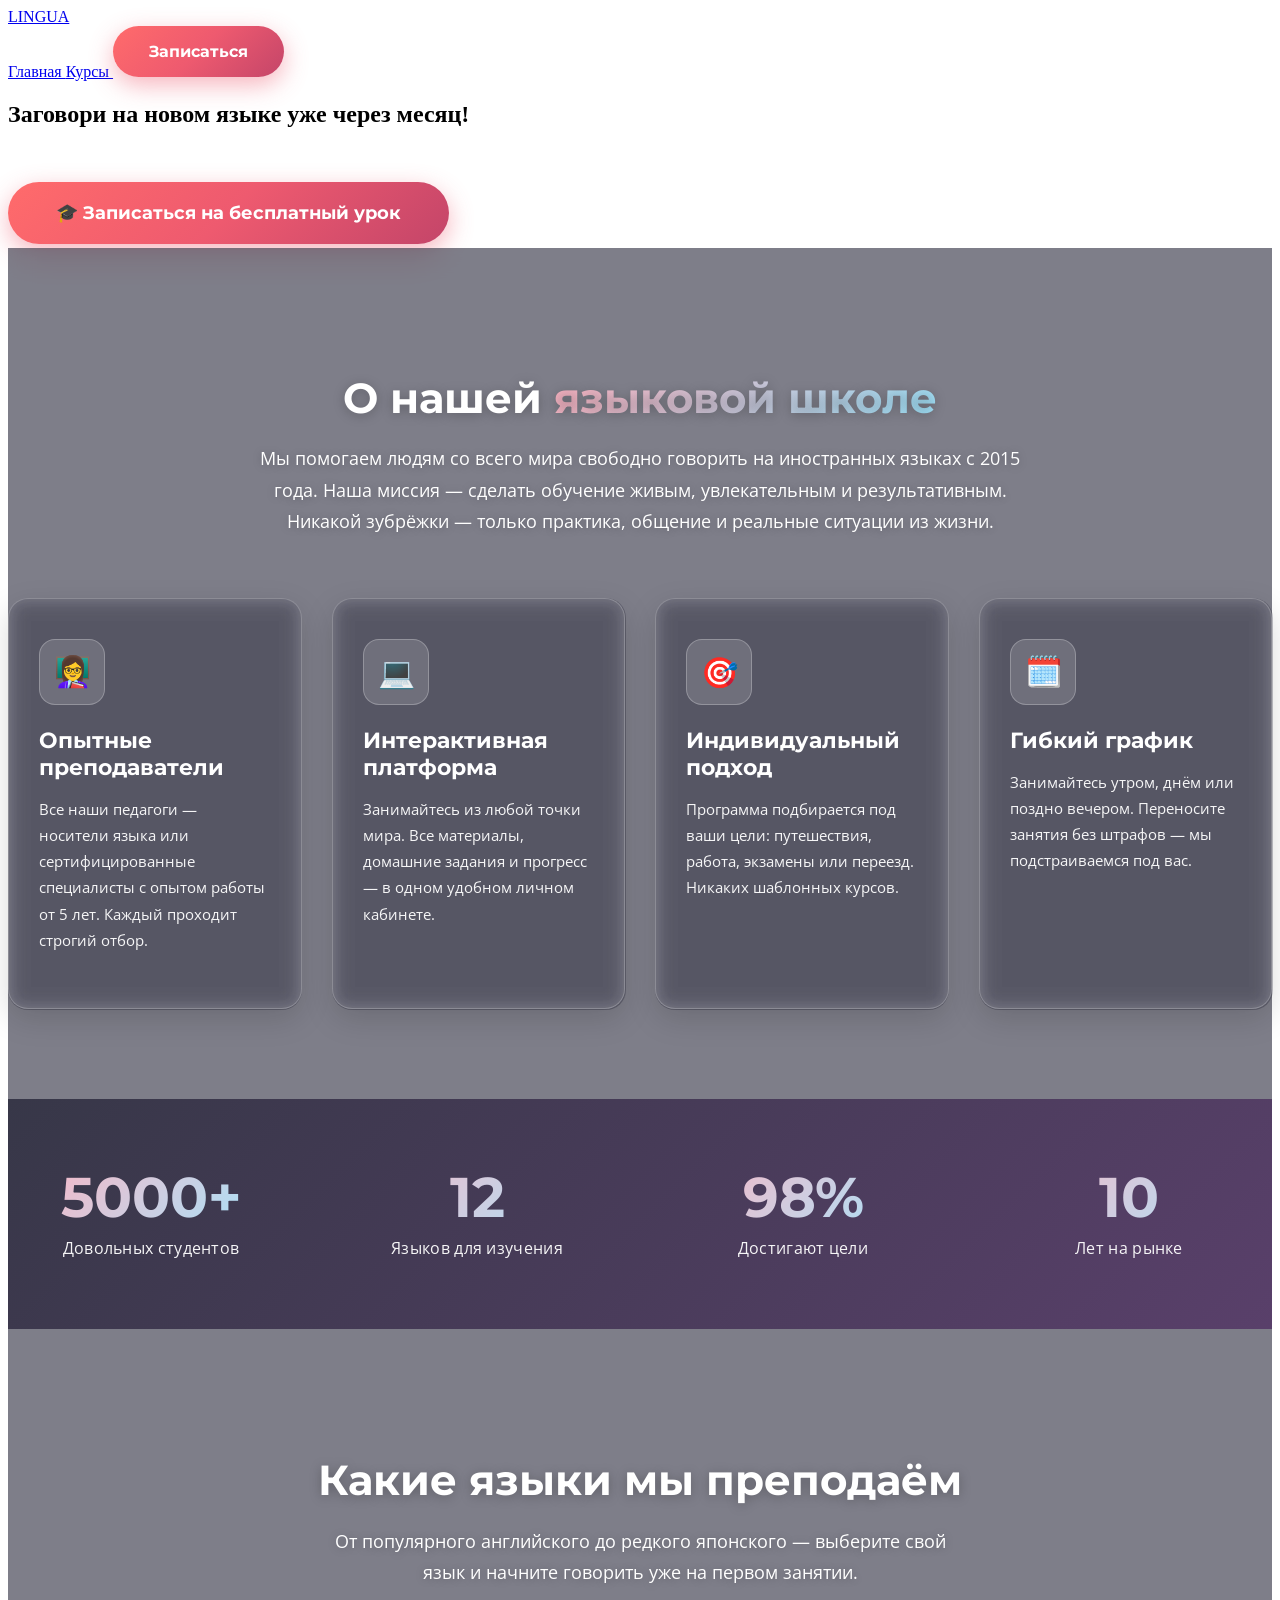
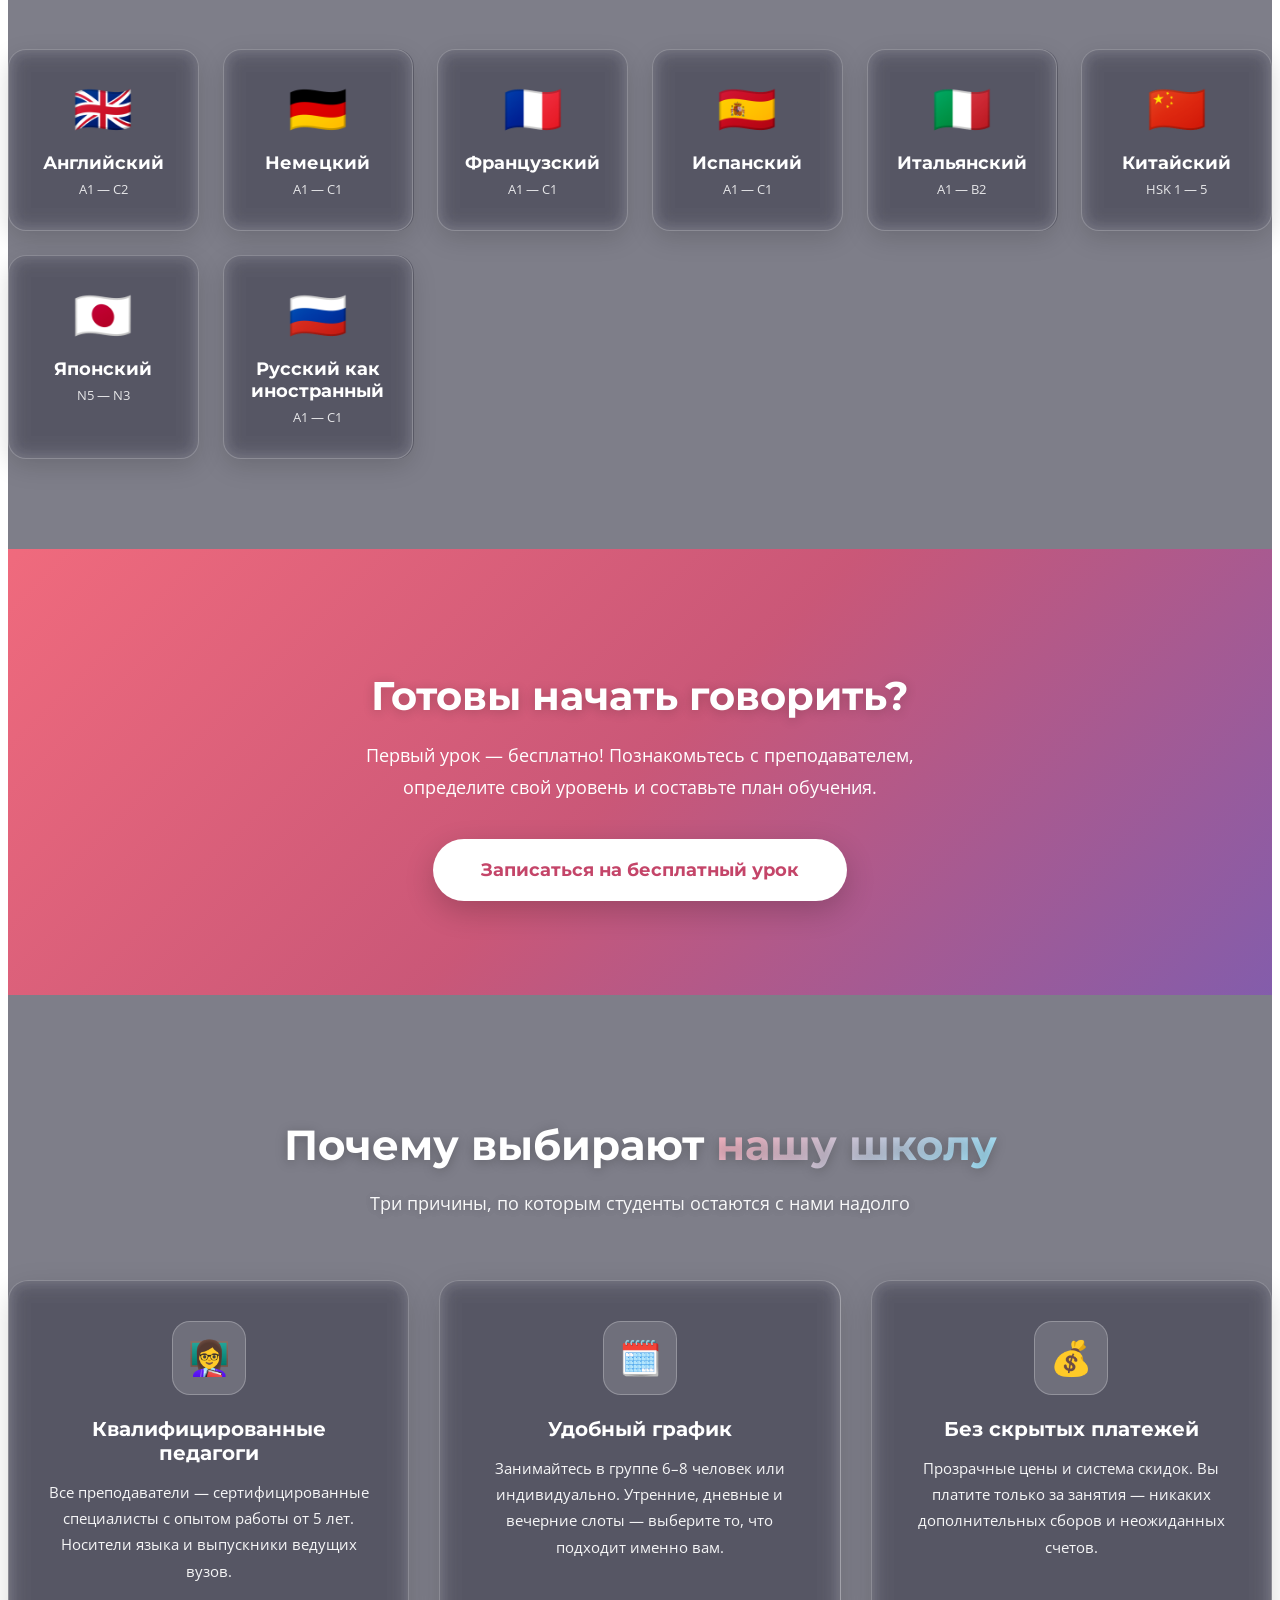
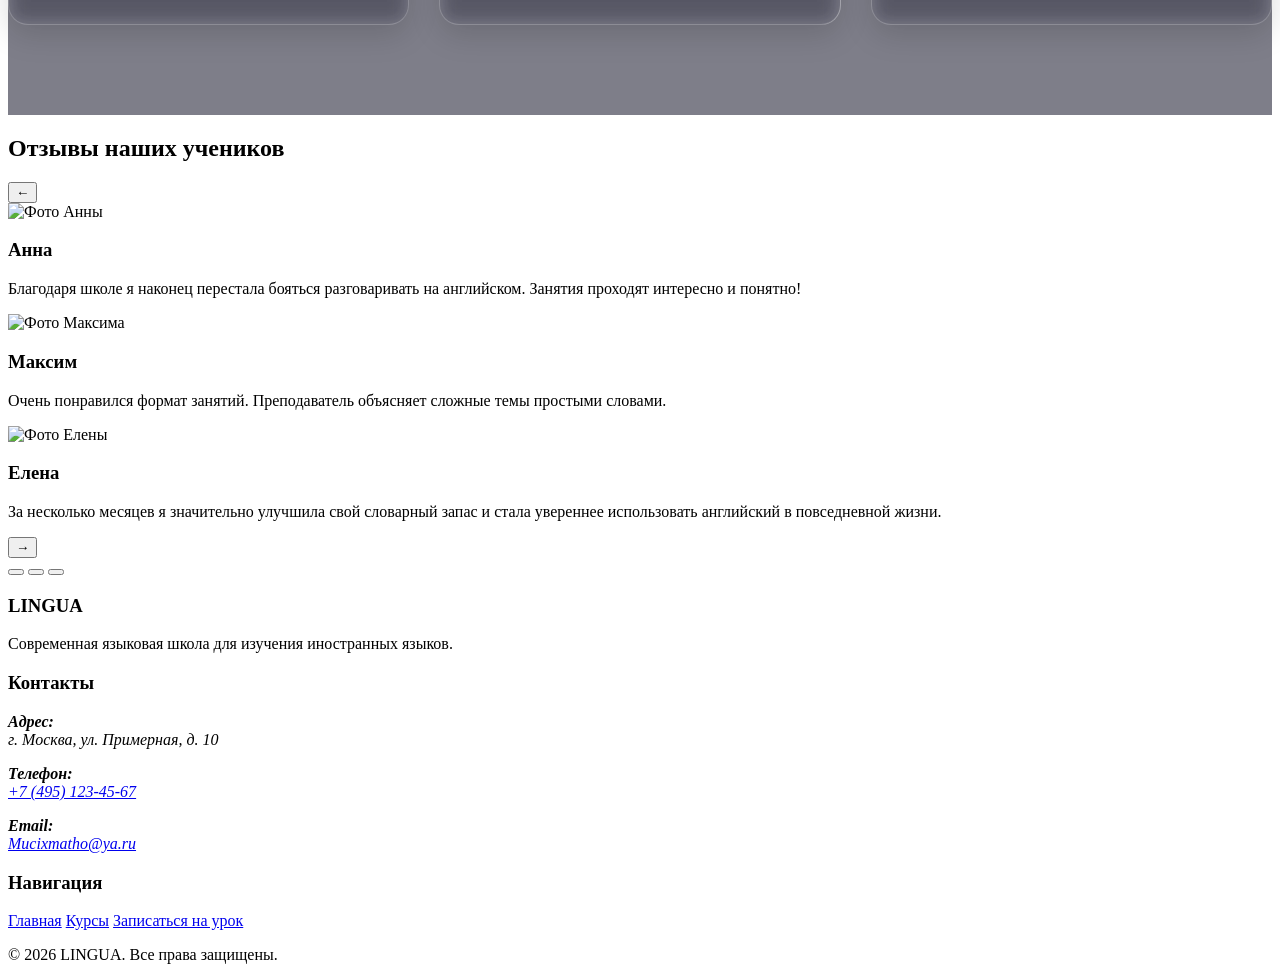
==== commit 8b254f8b: "Update index.html" ====
--- a/index.html
+++ b/index.html
@@ -27,6 +27,7 @@
     <link rel="stylesheet" href="css/components/hero.css">
     <link rel="stylesheet" href="css/components/header.css">
     <link rel="stylesheet" href="css/components/buttons.css">
+    <link rel="stylesheet" href="css/components/advantages.css">
 
     <!-- 6. Стили для новых секций -->
     <style>
@@ -362,7 +363,7 @@
 <body class="gradient-bg">
     <header class="header">
         <div class="container header__container">
-            
+            <a
                 class="header__logo"
                 href="index.html"
                 aria-label="LINGUA — главная страница"
@@ -379,7 +380,7 @@
                     Курсы
                 </a>
 
-                
+                <a
                     class="btn btn--primary header__link--cta"
                     href="booking.html"
                 >
--- a/css/components/advantages.css
+++ b/css/components/advantages.css
@@ -0,0 +1,101 @@
+/* css/components/advantages.css */
+/* Секция преимуществ — Выдрина Виктория (задача 7) */
+
+.advantages {
+    padding: 90px 0;
+    background: rgba(20, 20, 40, 0.55);
+    backdrop-filter: blur(12px);
+    -webkit-backdrop-filter: blur(12px);
+}
+
+.advantages__header {
+    text-align: center;
+    max-width: 720px;
+    margin: 0 auto 60px;
+}
+
+.advantages__title {
+    font-family: 'Montserrat', sans-serif;
+    font-size: 42px;
+    font-weight: 700;
+    color: #ffffff;
+    margin-bottom: 18px;
+    line-height: 1.2;
+    text-shadow: 0 2px 12px rgba(0, 0, 0, 0.25);
+}
+
+.advantages__title span {
+    background: linear-gradient(135deg, #ffb3c1, #a0e7ff);
+    -webkit-background-clip: text;
+    -webkit-text-fill-color: transparent;
+    background-clip: text;
+}
+
+.advantages__subtitle {
+    font-family: 'Open Sans', sans-serif;
+    font-size: 18px;
+    line-height: 1.75;
+    color: #ffffff;
+    opacity: 0.95;
+    text-shadow: 0 1px 8px rgba(0, 0, 0, 0.25);
+}
+
+.advantages__grid {
+    display: grid;
+    grid-template-columns: repeat(auto-fit, minmax(280px, 1fr));
+    gap: 30px;
+}
+
+.advantage-card {
+    background: rgba(255, 255, 255, 0.1);
+    backdrop-filter: blur(10px);
+    -webkit-backdrop-filter: blur(10px);
+    padding: 40px 30px;
+    border-radius: 20px;
+    border: 1px solid rgba(255, 255, 255, 0.2);
+    box-shadow: 0 10px 30px rgba(0, 0, 0, 0.15);
+    transition: transform 0.3s ease, box-shadow 0.3s ease, background 0.3s ease;
+    text-align: center;
+}
+
+.advantage-card:hover {
+    transform: translateY(-8px);
+    background: rgba(255, 255, 255, 0.16);
+    box-shadow: 0 20px 45px rgba(0, 0, 0, 0.25);
+}
+
+.advantage-card__icon {
+    width: 72px;
+    height: 72px;
+    margin: 0 auto 22px;
+    border-radius: 18px;
+    display: flex;
+    align-items: center;
+    justify-content: center;
+    font-size: 34px;
+    background: rgba(255, 255, 255, 0.15);
+    border: 1px solid rgba(255, 255, 255, 0.25);
+}
+
+.advantage-card__title {
+    font-family: 'Montserrat', sans-serif;
+    font-size: 20px;
+    font-weight: 700;
+    color: #ffffff;
+    margin-bottom: 14px;
+}
+
+.advantage-card__text {
+    font-family: 'Open Sans', sans-serif;
+    font-size: 15px;
+    line-height: 1.75;
+    color: #ffffff;
+    opacity: 0.95;
+    margin: 0;
+}
+
+@media (max-width: 768px) {
+    .advantages { padding: 60px 0; }
+    .advantages__title { font-size: 30px; }
+    .advantages__subtitle { font-size: 16px; }
+}
